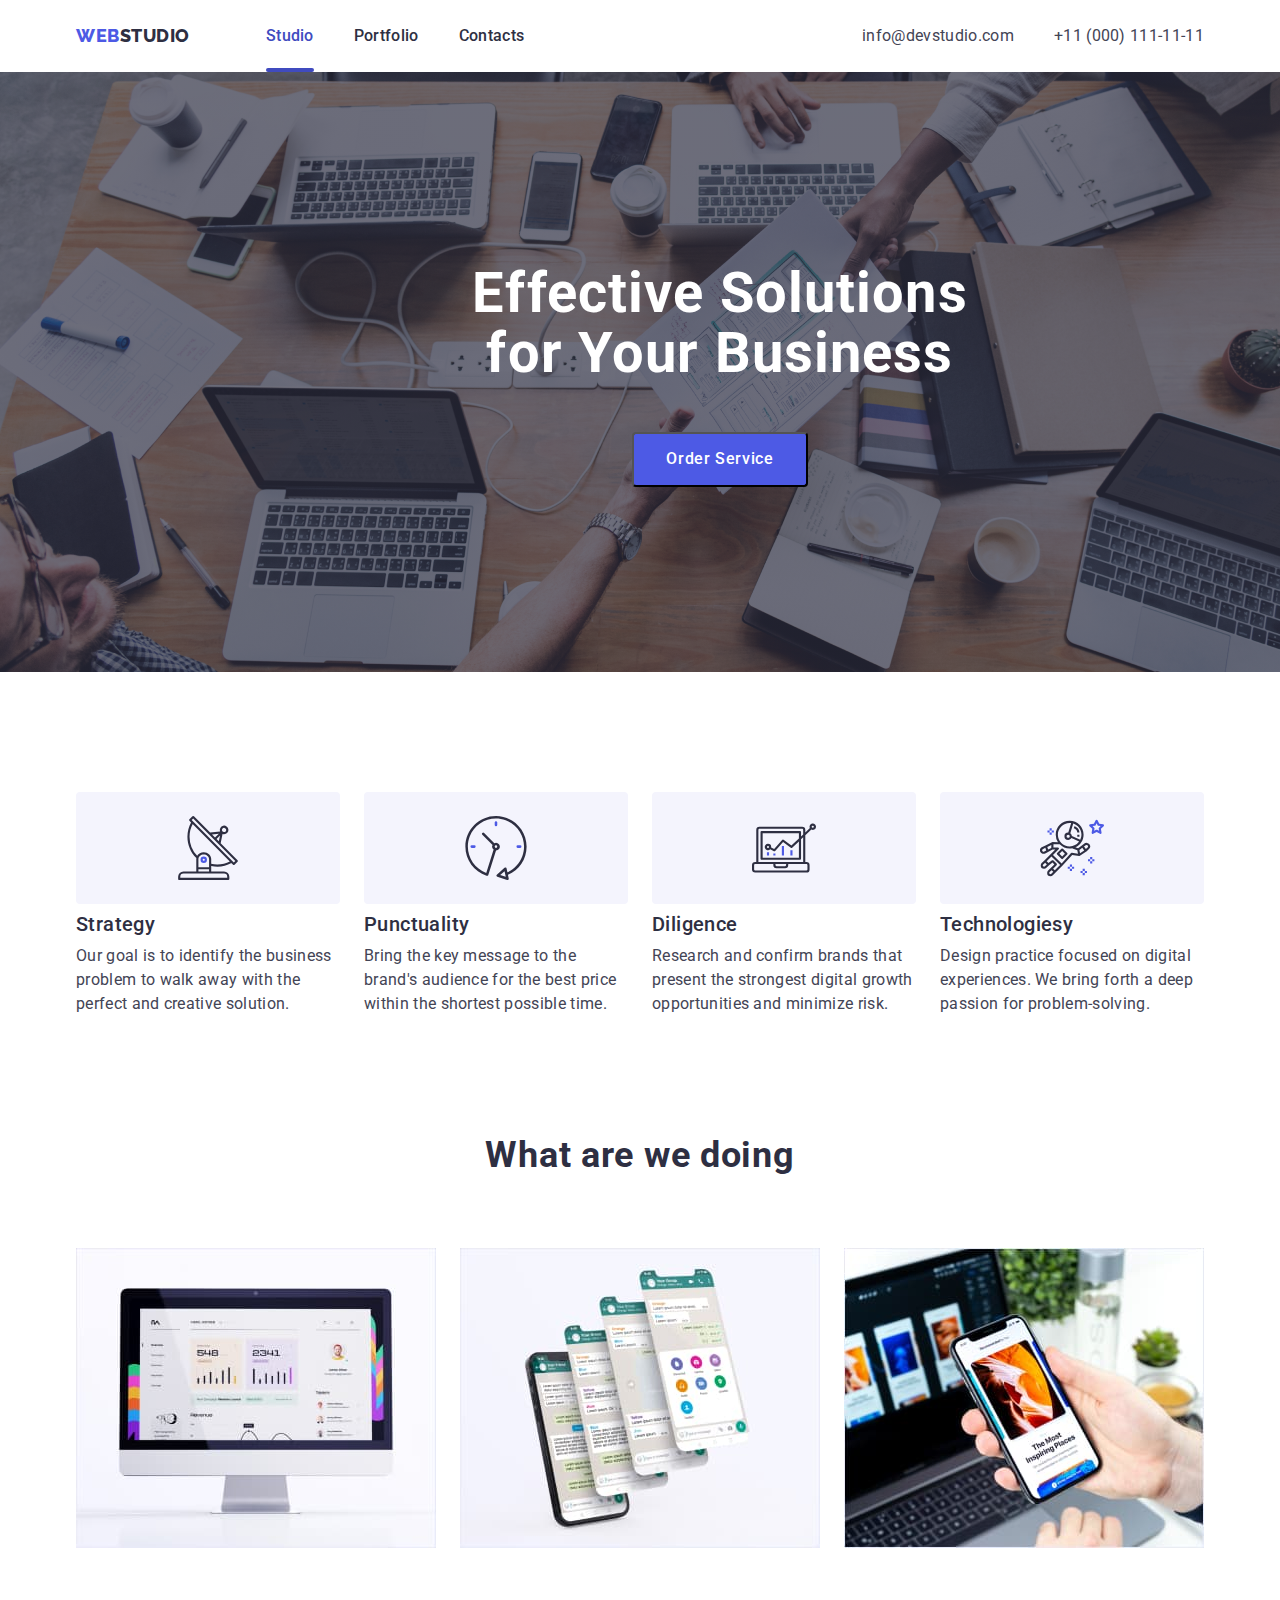
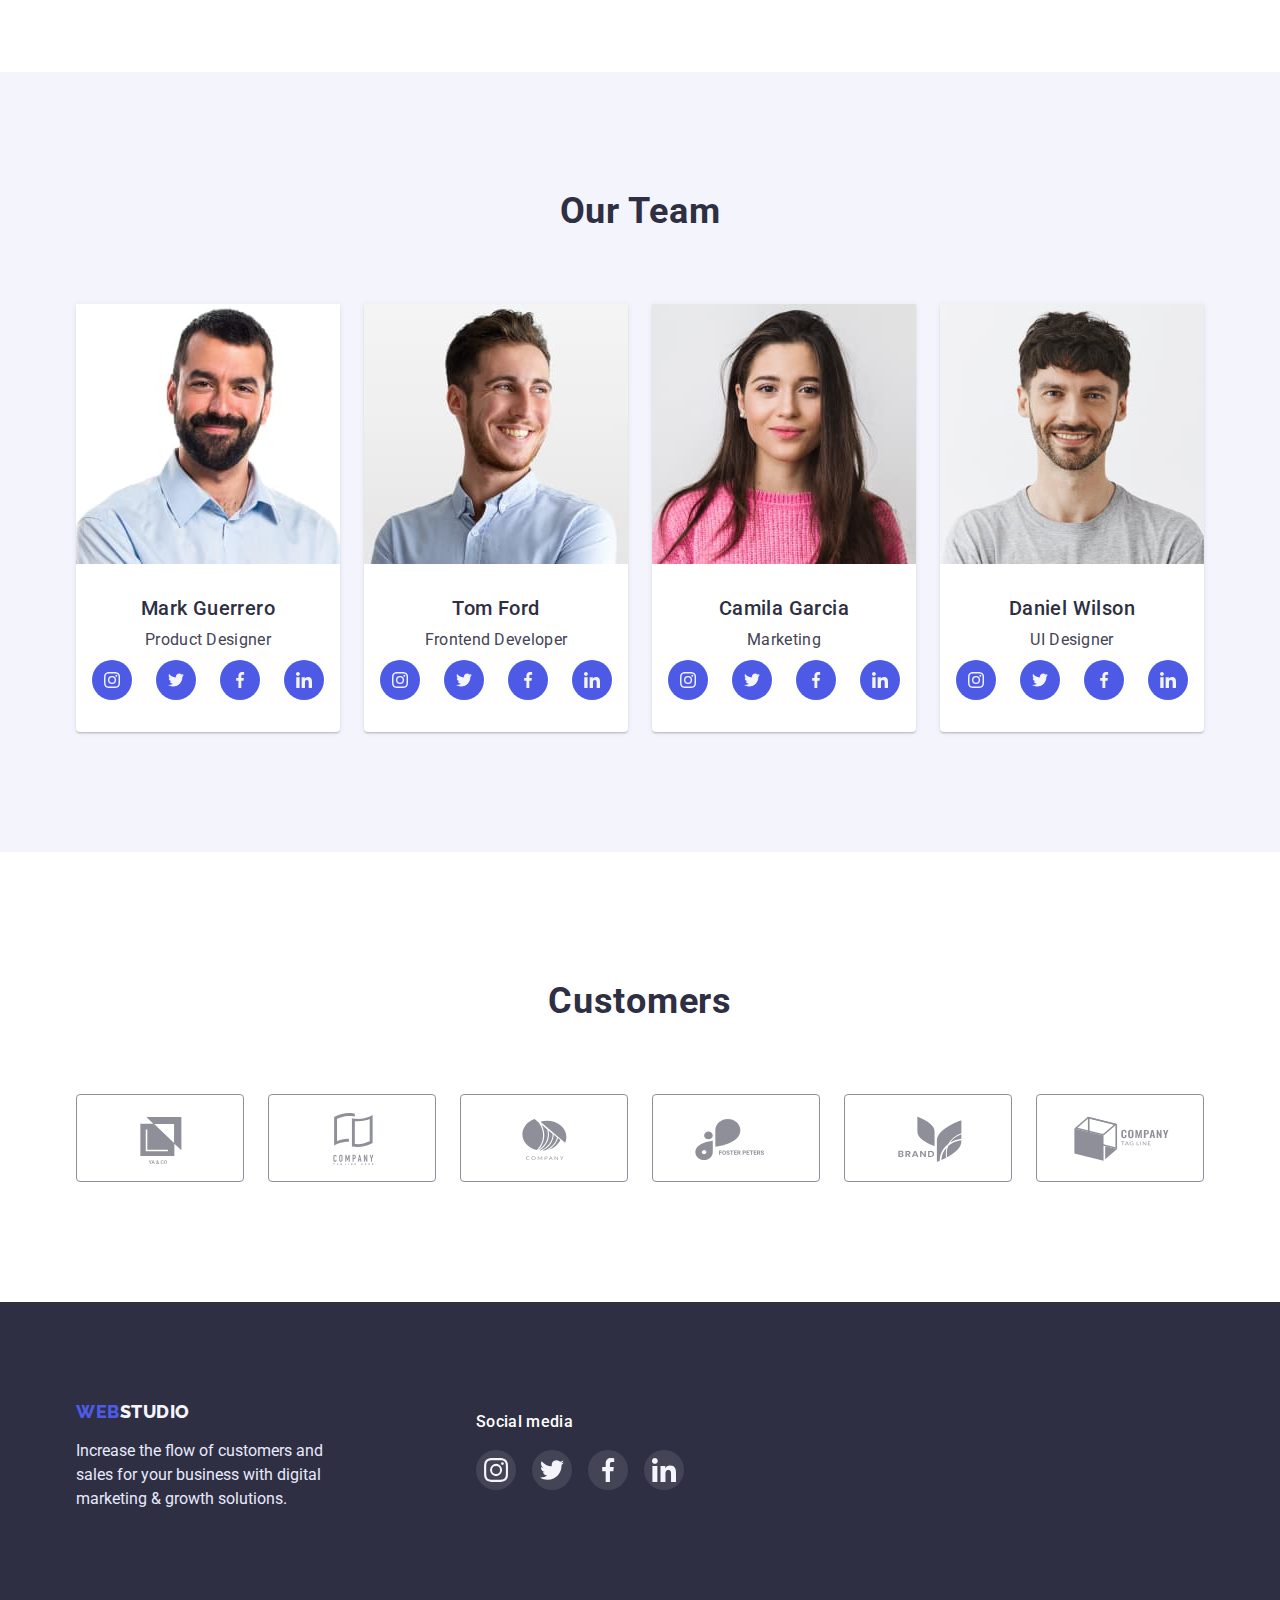
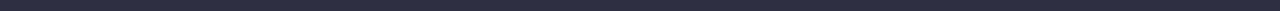
==== index.html @ 77f6a0e4 "add hw5" ====
<!DOCTYPE html>
<html lang="en">
<head>
    <meta charset="UTF-8">
    <meta http-equiv="X-UA-Compatible" content="IE=edge">
    <meta name="viewport" content="width=device-width, initial-scale=1.0">
    <link rel="preconnect" href="https://fonts.googleapis.com"><link rel="preconnect" href="https://fonts.gstatic.com" crossorigin>
    <link href="https://fonts.googleapis.com/css2?family=Raleway:wght@800&family=Roboto:wght@400;500;700&display=swap" rel="stylesheet">
    <link rel="stylesheet" href="./css/modern-normolize.css">
    <link rel="stylesheet" href="./css/styles.css">
    <title>Studio</title>
</head>
<body>
     
    <header class="page-header">
<div class="container header-container">
    <nav class="navigation">
    <a href="#" class="logo link"><span class="logo-web">web</span>studio</a>

    <ul class="navigation-list">
    <li><a href="#" class="navigation-link link current">Studio</a></li>
    <li><a href="./portfolio.html" class="navigation-link link">Portfolio</a></li>
    <li><a href="./contacts.html" class="navigation-link link">Contacts</a></li>
    </ul>
    </nav>
<div class="contact-wrap">
<ul class="auth-contact">
    <li><a href="mailto:info@devstudio.com" class="auth-contact link">info@devstudio.com</a></li>
    <li><a href="tel:+11(000)111-11-11" class="auth-contact link">+11 (000) 111-11-11</a></li>
</ul>
</div>
</div>
    </header>

    <main>
<section class="hero">
    <div class="container">
        <h1 class="hero-title">Effective Solutions<br>for Your Business</h1>
        <button type="button" class="hero-button" data-modal-open>Order Service</button>
    </div>    
    <div class="backdrop is-hidden" data-modal>
        <div class="modal">
            <button class="button-close" data-modal-close>
                <a class="close-link" href="#"><svg class="modal-close" width="8" height="8"><use href="./images/icon-close1.svg#icon-close-black-18dp1"></use></svg></a>
            </button>
        </div>
    </div>
</section>

<section class="features">
    <div class="container">
    <ul class="features-list">
        <li class="features-items">
            <div class="features-wrap">
              <svg class="features-icon" width="64" height="64"><use href="./images/icons.svg#icon-antenna"> </use></svg>  
            </div>
            <h3 class="features-title title-name">Strategy</h3>
            <p class="features-text text">Our goal is to identify the business problem to walk away with the perfect and creative solution. </p>
        </li>
        <li class="features-items">
            <div class="features-wrap"><svg class="features-icon" width="64" height="64"><use href="./images/icons.svg#icon-clock"> </use></svg></div>
            <h3 class="features-title title-name">Punctuality</h3>
            <p class="features-text text">Bring the key message to the brand's audience for the best price within the shortest possible time. </p>
        </li>
        <li class="features-items">
            <div class="features-wrap"><svg class="features-icon" width="64" height="64"><use href="./images/icons.svg#icon-diagram"> </use></svg></div>
            <h3 class="features-title title-name">Diligence</h3>
            <p class="features-text text">Research and confirm brands that present the strongest digital growth opportunities and minimize risk. </p>
        </li>
        <li class="features-items">
            <div class="features-wrap"><svg class="features-icon" width="64" height="64"><use href="./images/icons.svg#icon-astronaut"> </use></svg></div>
            <h3 class="features-title title-name">Technologiesy</h3>
            <p class="features-text text">Design practice focused on digital experiences. We bring forth a deep passion for problem-solving. </p>
        </li>
    </ul>
    </div>
</section>

<section class="works">
    <div class="container">
    <h2 class="works-title title">What are we doing</h2>
    <ul class="works-list">
        <li class="works-item"><img src="images/RectangleOne.jpg" width="360" height="300" alt="desktop version"></li>
        <li class="works-item"><img src="images/RectangleTwo.jpg" width="360" height="300" alt="mobile version"></li>
        <li class="works-item"><img src="images/RectangleThree.jpg" width="360" height="300" alt="adaptive version"></li>
    </ul>
    </div>
</section>  

<section class="team">
    <div class="container">
    <h2 class="team-title title">Our Team</h2>
    <ul class="team-list">
        <li class="team-item">
            <img class="team-photo" src="images/imgOne.jpg" width="264" height="" alt="Mark Guerrero">
            <div class="team-wrap">
            <h3 class="team-name title-name">Mark Guerrero</h3>
            <p class="team-text text">Product Designer</p>
           
            <div class="social">
                <ul class="social-list">
            <li class="social-item"><a href="#" class="social-link"><svg class="social-icon" width="16" height="16"><use href="./images/icons.svg#icon-instagram"></use></svg></a>
                </li>   
            <li class="social-item"><a href="#" class="social-link"><svg class="social-icon" width="16" height="16"><use href="./images/icons.svg#icon-twitter"></use></svg></a>
                </li> 
            <li class="social-item"><a href="#" class="social-link"><svg class="social-icon" width="16" height="16"><use href="./images/icons.svg#icon-facebook"></use></svg></a>
                </li> 
            <li class="social-item"><a href="#" class="social-link"><svg class="social-icon" width="16" height="16"><use href="./images/icons.svg#icon-linkedin"></use></svg></a>
                </li> 
            </ul>
         </div>
        </div>    
              
        </li>
        
        <li class="team-item">
        
            <img class="team-photo" src="images/imgTwo.jpg" width="264" height="" alt="Tom Ford">
            <div class="team-wrap">
                <h3 class="team-name title-name">Tom Ford</h3>
            <p class="team-text text">Frontend Developer</p>
        
        <div class="social">
            <ul class="social-list">
            <li class="social-item"><a href="#" class="social-link"><svg class="social-icon" width="16" height="16"><use href="./images/icons.svg#icon-instagram"></use></svg></a>
                </li>   
            <li class="social-item"><a href="#" class="social-link"><svg class="social-icon" width="16" height="16"><use href="./images/icons.svg#icon-twitter"></use></svg></a>
                </li> 
            <li class="social-item"><a href="#" class="social-link"><svg class="social-icon" width="16" height="16"><use href="./images/icons.svg#icon-facebook"></use></svg></a>
                </li> 
            <li class="social-item"><a href="#" class="social-link"><svg class="social-icon" width="16" height="16"><use href="./images/icons.svg#icon-linkedin"></use></svg></a>
                </li> 
        </ul>
    </div>
    </div>    
        </li>
        <li class="team-item">
        
            <img class="team-photo" src="images/imgThree.jpg" width="264" height="" alt="Camila Garcia">
            <div class="team-wrap">
                <h3 class="team-name title-name">Camila Garcia</h3>
            <p class="team-text text">Marketing</p>
            <div class="social">
                <ul class="social-list">
                <li class="social-item"><a href="#" class="social-link"><svg class="social-icon" width="16" height="16"><use href="./images/icons.svg#icon-instagram"></use></svg></a>
                    </li>   
                <li class="social-item"><a href="#" class="social-link"><svg class="social-icon" width="16" height="16"><use href="./images/icons.svg#icon-twitter"></use></svg></a>
                    </li> 
                <li class="social-item"><a href="#" class="social-link"><svg class="social-icon" width="16" height="16"><use href="./images/icons.svg#icon-facebook"></use></svg></a>
                    </li> 
                <li class="social-item"><a href="#" class="social-link"><svg class="social-icon" width="16" height="16"><use href="./images/icons.svg#icon-linkedin"></use></svg></a>
                    </li> 
            </ul>
        </div>
        </div>
        </li>
        <li class="team-item">
        
            <img class="team-photo" src="images/imgFour.jpg" width="264" height="" alt="Daniel Wilson">
            <div class="team-wrap">
                <h3 class="team-name title-name">Daniel Wilson</h3>
            <p class="team-text text">UI Designer</p>
            <div class="social">
                <ul class="social-list">
                <li class="social-item"><a href="#" class="social-link"><svg class="social-icon" width="16" height="16"><use href="./images/icons.svg#icon-instagram"></use></svg></a>
                    </li>   
                <li class="social-item"><a href="#" class="social-link"><svg class="social-icon" width="16" height="16"><use href="./images/icons.svg#icon-twitter"></use></svg></a>
                    </li> 
                <li class="social-item"><a href="#" class="social-link"><svg class="social-icon" width="16" height="16"><use href="./images/icons.svg#icon-facebook"></use></svg></a>
                    </li> 
                <li class="social-item"><a href="#" class="social-link"><svg class="social-icon" width="16" height="16"><use href="./images/icons.svg#icon-linkedin"></use></svg></a>
                    </li> 
            </ul>
        </div>
        </div>
        </li>
    </ul>
   
</section>
<section>
    <div class="container">
        <div class="customers-wrap">
        <h2 class="customers-title title">Customers</h2>
        <ul class="customers-list">
            <li class="customers-logo"><a href="#" class="customers-link"><svg class="customer-icon" width="104" height="56"><use href="./images/icons.svg#icon-Logo"></use></svg></a>
            </li>
            <li class="customers-logo"><a href="#" class="customers-link"><svg class="customer-icon" width="104" height="56"><use href="./images/icons.svg#icon-Logo2"></use></svg></a>
            </li>
            <li class="customers-logo"><a href="#" class="customers-link"><svg class="customer-icon" width="104" height="56"><use href="./images/icons.svg#icon-Logo3"></use></svg></a>
            </li>
            <li class="customers-logo"><a href="#" class="customers-link"><svg class="customer-icon" width="104" height="56"><use href="./images/icons.svg#icon-Logo4"></use></svg></a>
            </li>
            <li class="customers-logo"><a href="#" class="customers-link"><svg class="customer-icon" width="104" height="56"><use href="./images/icons.svg#icon-Logo5"></use></svg></a>
            </li>
            <li class="customers-logo"><a href="#" class="customers-link"><svg class="customer-icon" width="104" height="56"><use href="./images/icons.svg#icon-Logo6"></use></svg></a>
            </li>
            </ul>
        </div>
</div>
</section>

    </main>

<footer class="footer">
        <div class="container footer-box">
            <div class="logotype">
        <a href="#" class="footer-logo logo link"><span class="footer-web">WEB</span>STUDIO</a>
        <p class="footer-text">Increase the flow of customers and sales for your business with digital marketing & growth solutions.</p>
    </div>
    <div class="social">
        <h3 class="media">Social media</h3>
    <ul class="media-list">
        <li class="media-item"><a href="#" class="media-link"><svg class="footer-icon" width="24" height="24"><use href="./images/icons.svg#icon-instagram"></use></svg></a>
        </li>   
        <li class="media-item"><a href="#" class="media-link"><svg class="footer-icon" width="24" height="24"><use href="./images/icons.svg#icon-twitter"></use></svg></a>
        </li> 
        <li class="media-item"><a href="#" class="media-link"><svg class="footer-icon" width="24" height="24"><use href="./images/icons.svg#icon-facebook"></use></svg></a>
        </li> 
        <li class="media-item"><a href="#" class="media-link"><svg class="footer-icon" width="24" height="24"><use href="./images/icons.svg#icon-linkedin"></use></svg></a>
        </li> 
       </ul>
</div>
</div>
    
</footer>

<script src="./js/modal.js"></script>
</body>
</html>
---- css/modern-normolize.css ----
/**
 * Minified by jsDelivr using clean-css v4.2.3.
 * Original file: /npm/modern-normalize@1.1.0/modern-normalize.css
 *
 * Do NOT use SRI with dynamically generated files! More information: https://www.jsdelivr.com/using-sri-with-dynamic-files
 */
/*! modern-normalize v1.1.0 | MIT License | https://github.com/sindresorhus/modern-normalize */
*,::after,::before{box-sizing:border-box}html{-moz-tab-size:4;tab-size:4}html{line-height:1.15;-webkit-text-size-adjust:100%}body{margin:0}body{font-family:system-ui,-apple-system,'Segoe UI',Roboto,Helvetica,Arial,sans-serif,'Apple Color Emoji','Segoe UI Emoji'}hr{height:0;color:inherit}abbr[title]{text-decoration:underline dotted}b,strong{font-weight:bolder}code,kbd,pre,samp{font-family:ui-monospace,SFMono-Regular,Consolas,'Liberation Mono',Menlo,monospace;font-size:1em}small{font-size:80%}sub,sup{font-size:75%;line-height:0;position:relative;vertical-align:baseline}sub{bottom:-.25em}sup{top:-.5em}table{text-indent:0;border-color:inherit}button,input,optgroup,select,textarea{font-family:inherit;font-size:100%;line-height:1.15;margin:0}button,select{text-transform:none}[type=button],[type=reset],[type=submit],button{-webkit-appearance:button}::-moz-focus-inner{border-style:none;padding:0}:-moz-focusring{outline:1px dotted ButtonText}:-moz-ui-invalid{box-shadow:none}legend{padding:0}progress{vertical-align:baseline}::-webkit-inner-spin-button,::-webkit-outer-spin-button{height:auto}[type=search]{-webkit-appearance:textfield;outline-offset:-2px}::-webkit-search-decoration{-webkit-appearance:none}::-webkit-file-upload-button{-webkit-appearance:button;font:inherit}summary{display:list-item}
/*# sourceMappingURL=/sm/b8ae781793ee4eb86edef3f2a2ac43a5575d063ed8cd287d7553f9f1b2776616.map */
  
  /**
   * Remove the gray background on active links in IE 10.
   */
  
  a {
    background-color: transparent;
  }
  
  /**
   * 1. Remove the bottom border in Chrome 57-
   * 2. Add the correct text decoration in Chrome, Edge, IE, Opera, and Safari.
   */
  
  abbr[title] {
    border-bottom: none; /* 1 */
    text-decoration: underline; /* 2 */
    text-decoration: underline dotted; /* 2 */
  }
  
  /**
   * Add the correct font weight in Chrome, Edge, and Safari.
   */
  
  b,
  strong {
    font-weight: bolder;
  }
  
  /**
   * 1. Correct the inheritance and scaling of font size in all browsers.
   * 2. Correct the odd `em` font sizing in all browsers.
   */
  
  code,
  kbd,
  samp {
    font-family: monospace, monospace; /* 1 */
    font-size: 1em; /* 2 */
  }
  
  /**
   * Add the correct font size in all browsers.
   */
  
  small {
    font-size: 80%;
  }
  
  /**
   * Prevent `sub` and `sup` elements from affecting the line height in
   * all browsers.
   */
  
  sub,
  sup {
    font-size: 75%;
    line-height: 0;
    position: relative;
    vertical-align: baseline;
  }
  
  sub {
    bottom: -0.25em;
  }
  
  sup {
    top: -0.5em;
  }
  
  /* Embedded content
     ========================================================================== */
  
  /**
   * Remove the border on images inside links in IE 10.
   */
  
  img {
    border-style: none;
  }
  
  /* Forms
     ========================================================================== */
  
  /**
   * 1. Change the font styles in all browsers.
   * 2. Remove the margin in Firefox and Safari.
   */
  
  button,
  input,
  optgroup,
  select,
  textarea {
    font-family: inherit; /* 1 */
    font-size: 100%; /* 1 */
    line-height: 1.15; /* 1 */
    margin: 0; /* 2 */
  }
  
  /**
   * Show the overflow in IE.
   * 1. Show the overflow in Edge.
   */
  
  button,
  input { /* 1 */
    overflow: visible;
  }
  
  /**
   * Remove the inheritance of text transform in Edge, Firefox, and IE.
   * 1. Remove the inheritance of text transform in Firefox.
   */
  
  button,
  select { /* 1 */
    text-transform: none;
  }
  
  /**
   * Correct the inability to style clickable types in iOS and Safari.
   */
  
  button,
  [type="button"],
  [type="reset"],
  [type="submit"] {
    -webkit-appearance: button;
  }
  
  /**
   * Remove the inner border and padding in Firefox.
   */
  
  button::-moz-focus-inner,
  [type="button"]::-moz-focus-inner,
  [type="reset"]::-moz-focus-inner,
  [type="submit"]::-moz-focus-inner {
    border-style: none;
    padding: 0;
  }
  
  /**
   * Restore the focus styles unset by the previous rule.
   */
  
  button:-moz-focusring,
  [type="button"]:-moz-focusring,
  [type="reset"]:-moz-focusring,
  [type="submit"]:-moz-focusring {
    outline: 1px dotted ButtonText;
  }
  
  /**
   * Correct the padding in Firefox.
   */
  
  fieldset {
    padding: 0.35em 0.75em 0.625em;
  }
  
  /**
   * 1. Correct the text wrapping in Edge and IE.
   * 2. Correct the color inheritance from `fieldset` elements in IE.
   * 3. Remove the padding so developers are not caught out when they zero out
   *    `fieldset` elements in all browsers.
   */
  
  legend {
    box-sizing: border-box; /* 1 */
    color: inherit; /* 2 */
    display: table; /* 1 */
    max-width: 100%; /* 1 */
    padding: 0; /* 3 */
    white-space: normal; /* 1 */
  }
  
  /**
   * Add the correct vertical alignment in Chrome, Firefox, and Opera.
   */
  
  progress {
    vertical-align: baseline;
  }
  
  /**
   * Remove the default vertical scrollbar in IE 10+.
   */
  
  textarea {
    overflow: auto;
  }
  
  /**
   * 1. Add the correct box sizing in IE 10.
   * 2. Remove the padding in IE 10.
   */
  
  [type="checkbox"],
  [type="radio"] {
    box-sizing: border-box; /* 1 */
    padding: 0; /* 2 */
  }
  
  /**
   * Correct the cursor style of increment and decrement buttons in Chrome.
   */
  
  [type="number"]::-webkit-inner-spin-button,
  [type="number"]::-webkit-outer-spin-button {
    height: auto;
  }
  
  /**
   * 1. Correct the odd appearance in Chrome and Safari.
   * 2. Correct the outline style in Safari.
   */
  
  [type="search"] {
    -webkit-appearance: textfield; /* 1 */
    outline-offset: -2px; /* 2 */
  }
  
  /**
   * Remove the inner padding in Chrome and Safari on macOS.
   */
  
  [type="search"]::-webkit-search-decoration {
    -webkit-appearance: none;
  }
  
  /**
   * 1. Correct the inability to style clickable types in iOS and Safari.
   * 2. Change font properties to `inherit` in Safari.
   */
  
  ::-webkit-file-upload-button {
    -webkit-appearance: button; /* 1 */
    font: inherit; /* 2 */
  }
  
  /* Interactive
     ========================================================================== */
  
  /*
   * Add the correct display in Edge, IE 10+, and Firefox.
   */
  
  details {
    display: block;
  }
  
  /*
   * Add the correct display in all browsers.
   */
  
  summary {
    display: list-item;
  }
  
  /* Misc
     ========================================================================== */
  
  /**
   * Add the correct display in IE 10+.
   */
  
  template {
    display: none;
  }
  
  /**
   * Add the correct display in IE 10.
   */
  
  [hidden] {
    display: none;
  }
---- css/styles.css ----
:root {
    --primary-title-color: #2E2F42;
    --second-title-color: #FFFFFF;
    --accent-color: #4D5AE5;
    --primary-background-color: #F4F4FD;
    --primary-btn-color: #E7E9FC;
    --ocean-color: #404BBF;
}

body {
    font-family: 'Roboto', sans-serif;
    font-style: normal;
    color: #434455;
    }

.visually-hidden {
    position: absolute;
    width: 1px;
    height: 1px;
    margin: -1px;
    border: 0;
    padding: 0;
    
    white-space: nowrap;
    clip-path: inset(100%);
    clip: rect(0 0 0 0);
    overflow: hidden;
    outline: 0;
    outline-offset: 0;
  }
ul {
    list-style: none;
    padding: 0;
    margin: 0;
}
h1, h2, h3 {
    padding: 0;
    margin: 0;
}
p {
    padding: 0;
    margin: 0;
}

.link {
    text-decoration: none;
}
.container {
    width: 1158px;
    padding-left: 15px;
    padding-right: 15px;
    margin: 0 auto;
    /* outline: 1px solid tomato; */
}

/*--HEADER--*/
.page-header {
box-shadow: 0px 2px 1px rgba(46, 47, 66, 0.08), 0px 1px 1px rgba(46, 47, 66, 0.16), 0px 1px 6px rgba(46, 47, 66, 0.08);
}
.logo, .logo-web,  .footer-web {
    display: flex;
    align-items: center;
    
    font-family: 'Raleway', sans-serif;
    font-weight: 800;
    font-size: 18px;
    line-height: 1.33;
    letter-spacing: 0.03em;
    text-transform: uppercase;
    }
     
 .logo {
    color: #2E2F42;
    margin-right: 76px;
 }
 
 .logo-web, .footer-web{
    color: var(--accent-color)
 }

 /*--NAVIGATION--*/
 .navigation {
    display: flex;
    align-items: center;
    margin-right: auto;
   }
.navigation-list {
display: flex;
gap: 40px;
}

.navigation-link {
position: relative;
display: block;
padding-top: 24px;
padding-bottom: 24px;

color: var(--primary-title-color);
font-weight: 500;
font-size: 16px;
line-height: 1.5;
letter-spacing: 0.02em;
}

.navigation-link:hover, .auth-contact:hover,
.navigation-link:focus, .auth-contact:focus {
color: var(--ocean-color);
transition: 250ms cubic-bezier(0.4, 0, 0.2, 1);
}
.navigation-link.current {
color: var(--ocean-color);
}
.navigation-link.current::after {
position: absolute;
left: 0;
bottom: 0;
content: "";
display: block;

background: var(--ocean-color);
border-radius: 2px;
width: 100%;
height: 4px;
}

.header-container {
    display: flex;
    align-items: center;
}

/*--AUTORIZATION--*/

.auth-contact {
display: flex;
gap: 40px;

color: #434455;

font-size: 16px;
line-height: 1.5;
letter-spacing: 0.02em;
}

.contact-wrap {
    display: flex;
}

/* --MAIN-- */

.hero {
background: #2E2F42;

padding-top: 192px;
padding-bottom: 192px;
text-align: center;


background-image: linear-gradient(rgba(46, 47, 66, 0.7), rgba(46, 47, 66, 0.7)),
url(../images/people-office.jpg);
width: 1440px;
height: 600px;
margin-right: auto;
margin-left: auto;
background-size: cover;
background-position: center;
background-repeat: no-repeat;
}

.hero-title {
color: var(--second-title-color);

font-weight: 700;
font-size: 56px;
line-height: 1.07;
text-align: center;
letter-spacing: 0.02em;
}
.backdrop {
    position: fixed;
    top: 0;
    left: 0;
    width: 100%;
    height: 100%;
    background: rgba(46, 47, 66, 0.4);
    transition: opacity 300ms linear, visibility 300ms linear;
}

.backdrop.is-hidden {
    visibility: hidden;
    opacity: 0;
    pointer-events: none;
}

.modal {
position: absolute;
top: 50%;
left: 50%;
transform: translate(-50%, -50%) scale(1) rotate(0);

transition: 250ms cubic-bezier(0.4, 0, 0.2, 1);

width: 408px;
min-height: 576px;

background: #FCFCFC;
box-shadow: 0px 1px 1px rgba(0, 0, 0, 0.14), 0px 1px 3px rgba(0, 0, 0, 0.12), 0px 2px 1px rgba(0, 0, 0, 0.2);
border-radius: 4px;
}
.backdrop.is-hidden .modal {
    transform: translate(-50%, -50%) scale(0) rotate(130deg);
   }

.button-close {
position: absolute;
top: 32px;
right: 25px;
  
  display: block;
  width: 24px;
  height: 24px;
  padding: 0;
  border: 0;
  border-radius: 50%;
}

.close-link {
    display: flex;
    justify-content: center;
    align-items: center;
    
    background-color: var(--primary-btn-color); 
    
    width: 24px;
    height: 24px; 
    border-radius: 50%; 
    transition: 250ms cubic-bezier(0.4, 0, 0.2, 1);
    }
    
    .close-link:hover,
    .close-link:focus {
    fill: #FFFFFF;   
    background: var(--ocean-color);

    }
       
.hero-button {
font-family: inherit;
font-weight: 500;
font-size: 16px;
line-height: 1.18;

letter-spacing: 0.04em;color: #FFFFFF;
background: var(--accent-color);

padding: 16px 32px;
margin-top: 48px;
border-radius: 4px;
cursor: pointer;
transition: 250ms cubic-bezier(0.4, 0, 0.2, 1);
}

.hero-button:hover, 
.hero-button:focus {
background: var(--ocean-color);
box-shadow: 0px 4px 4px rgba(0, 0, 0, 0.15);
}

/* --FEATURES-- */

.features {
padding-top: 120px;
padding-bottom: 120px;
}
.features-list {
display: flex;
gap : 24px;
}
.features-wrap {
display: flex;
justify-content: center;
align-items: center;

width: 264px;
height: 112px;
background: #F4F4FD;
border-radius: 4px;
margin-bottom: 8px;
}

.features-items {
width: calc((100% - 72px) / 4);   
}

.features-text {
margin-top: 8px;
}

.title-name {
color: var(--primary-title-color);

font-weight: 500;
font-size: 20px;
line-height: 1.2;
letter-spacing: 0.02em;
}

.text {
font-size: 16px;
line-height: 1.5;
letter-spacing: 0.02em;
}
    
.title {
color: var(--primary-title-color);

font-weight: 700;
font-size: 36px;
line-height: 1.11;
letter-spacing: 0.02em;
text-align: center;
}

.works-list  {
display: flex;
column-gap : 24px;
padding-top: 72px;
padding-bottom: 120px;
}

.works-item {
background-blend-mode: soft-light, normal;
width: calc((100% - 48px) / 3);
}

.team {
background-color: var(--primary-background-color);

padding-top: 120px;
padding-bottom: 120px;
}

.team-list {
display: flex;
column-gap : 24px;
padding-top: 72px;
}

.team-item {
background: #FFFFFF;
box-shadow: 0px 1px 6px rgba(46, 47, 66, 0.08), 0px 1px 1px rgba(46, 47, 66, 0.16), 0px 2px 1px rgba(46, 47, 66, 0.08);
border-radius: 0px 0px 4px 4px;
width: calc((100% - 72px) / 4);
}

.social {
display: flex;

margin-top: 8px;
padding-left: 16px;
}
.social-list {
display: flex;
gap: 24px;
}

.social-link {
display: flex;
justify-content: center;
align-items: center;

background-color: var(--accent-color); 

width: 40px;
height: 40px; 
border-radius: 50%; 
transition: 250ms cubic-bezier(0.4, 0, 0.2, 1);
}

.social-link:hover,
.social-link:focus {
    background: var(--ocean-color);
   }
.team-wrap {
    padding: 32px 0px;
    text-align: center;
   }

.team-photo {
    display: block;
}

.team-text {
margin-top: 8px; 
}

.customers-wrap {
display: block;
padding-top: 130px;
padding-bottom: 120px;
}

.customers-title {
text-transform: capitalize;
}

.customers-list {
display: flex;
gap: 24px; 
margin-top: 72px;
}

.customers-link {
display: flex;
justify-content: center;
align-items: center;

fill: #8E8F99;
width: 168px;
height: 88px;
border: 1px solid #8E8F99;
border-radius: 4px;
transition: 250ms cubic-bezier(0.4, 0, 0.2, 1);
}

.customers-link:hover,
.customers-link:focus {
fill: var(--ocean-color);
border-color: var(--ocean-color);

    }

/* --PORTFOLIO BUTTONS-- */
.portfolio-page {
    padding-top: 96px;
    padding-bottom: 120px;
}

.buttons-list {
    display: flex;
    flex-direction: row;
    justify-content: center;
    align-items: center;
    gap: 24px;
}

.buttons-filter:hover, 
.buttons-filter:focus {
background: var(--accent-color);
color: #FFFFFF;
box-shadow: 0px 3px 1px rgba(0, 0, 0, 0.1), 0px 2px 1px rgba(0, 0, 0, 0.08), 0px 2px 2px rgba(0, 0, 0, 0.12);

}

.buttons-filter {
background: var(--primary-btn-color);
color: var(--accent-color);

font-family: inherit;
font-weight: 500;
font-size: 16px;
line-height: 1.5;

border: 1px solid #E7E9FC;
padding: 12px 24px;
border-radius: 4px;
cursor: pointer;
transition: 250ms cubic-bezier(0.4, 0, 0.2, 1);
}

/* --PORTFOLIO WORKS */

.portfolio-list {
display: flex;
flex-wrap: wrap; 
row-gap: 42px;
column-gap : 24px;
padding-top: 72px;
}
.portfolio-overlay {
 position: relative; 
 overflow: hidden;
 }
.overlay {
position: absolute;
top: 0;
width: 100%;
height: 100%;

font-size: 16px;
line-height: 1.5;
letter-spacing: 0.02em;
color: #F4F4FD;
padding-top: 40px;
padding-left: 32px;
padding-bottom: 40px;
padding-right: 32px;
overflow: auto;

background: #4D5AE5;
background-blend-mode: soft-light;
mix-blend-mode: normal;
transform: translateY(100%);
transition: 250ms cubic-bezier(0.4, 0, 0.2, 1);
}
.portfolio-item:hover .overlay,
.portfolio-item:focus .overlay {
transform: translate(0);
}

.portfolio-item:hover,
.portfolio-item:focus {
box-shadow: 0px 1px 6px rgba(46, 47, 66, 0.08), 0px 1px 1px rgba(46, 47, 66, 0.16), 0px 2px 1px rgba(46, 47, 66, 0.08);
}

.portfolio-wrap {
background: #FFFFFF;
border: 1px solid #E7E9FC;
padding: 32px 16px;
}

.portfolio-item {
width: calc((100% - 48px) / 3);  
transition: 250ms cubic-bezier(0.4, 0, 0.2, 1);
}
.portfolio-picture {
display: block;
}
.portfolio-action {
margin-top: 8px;
}



/* --FOOTER-- */
.footer {
    background: #2E2F42;
    padding-top: 100px;
    padding-bottom: 100px;
}
    .footer-web {
       line-height: 1.16;
    }
    .footer-logo {
    line-height: 1.16;
    color: #F4F4FD;
    }
    .footer-text {
    color: #E7E9FC;
    margin-top: 16px;
    line-height: 1.5;
    width: 264px;
    height: 72px;
}
.footer-box {
    display: flex;
    justify-content: start;
    gap: 120px;
}
    
.social {
display: flex;
flex-direction: column;
}

.media {
font-weight: 500;
font-size: 16px;
line-height: 1.5;
letter-spacing: 0.02em;
color: #FFFFFF;
margin-bottom: 16px;
    }
.media-list {
display: flex;
gap: 16px;
  }

 .media-link {
display: flex;
justify-content: center;
align-items: center;

background: rgba(255, 255, 255, 0.1);
width: 40px;
height: 40px;
border-radius: 50%;
transition: 250ms cubic-bezier(0.4, 0, 0.2, 1);
    }
   
    .media-link:hover,
    .media-link:focus {
        background: #31D0AA;
        
    }
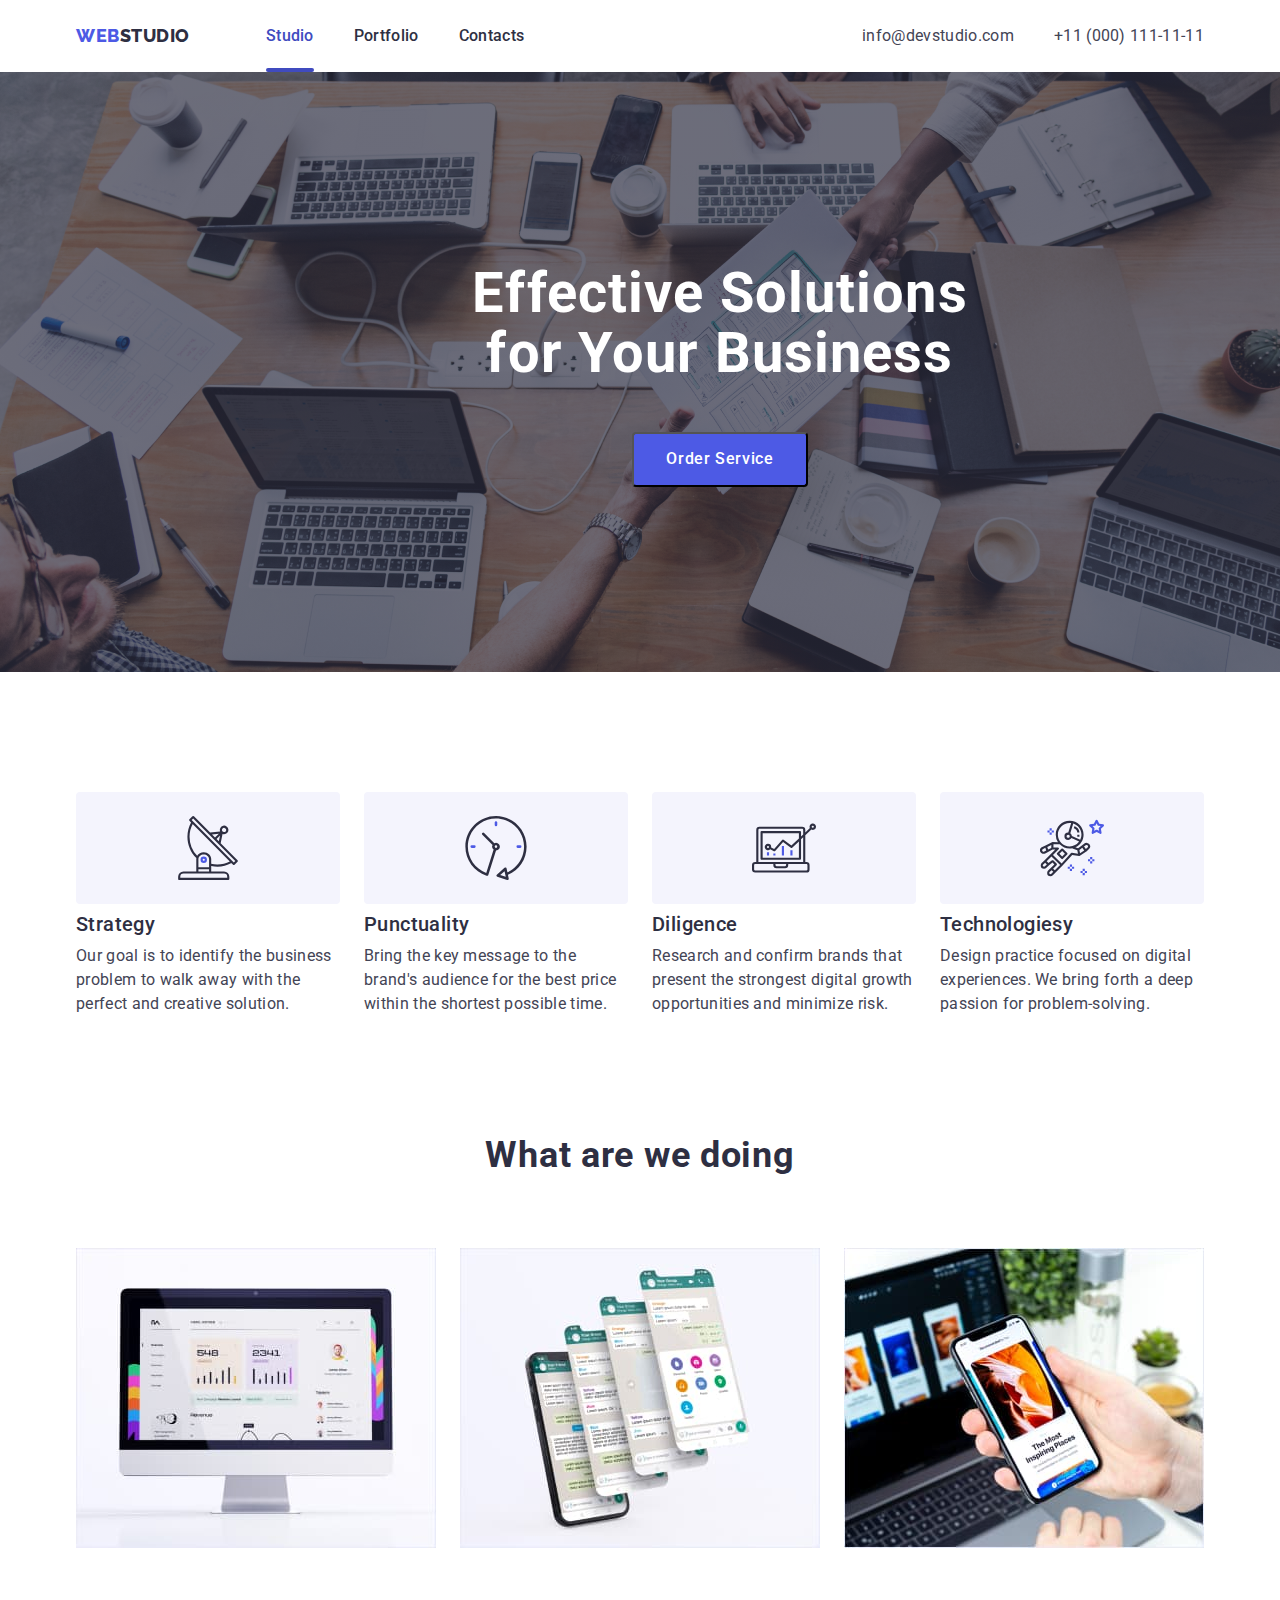
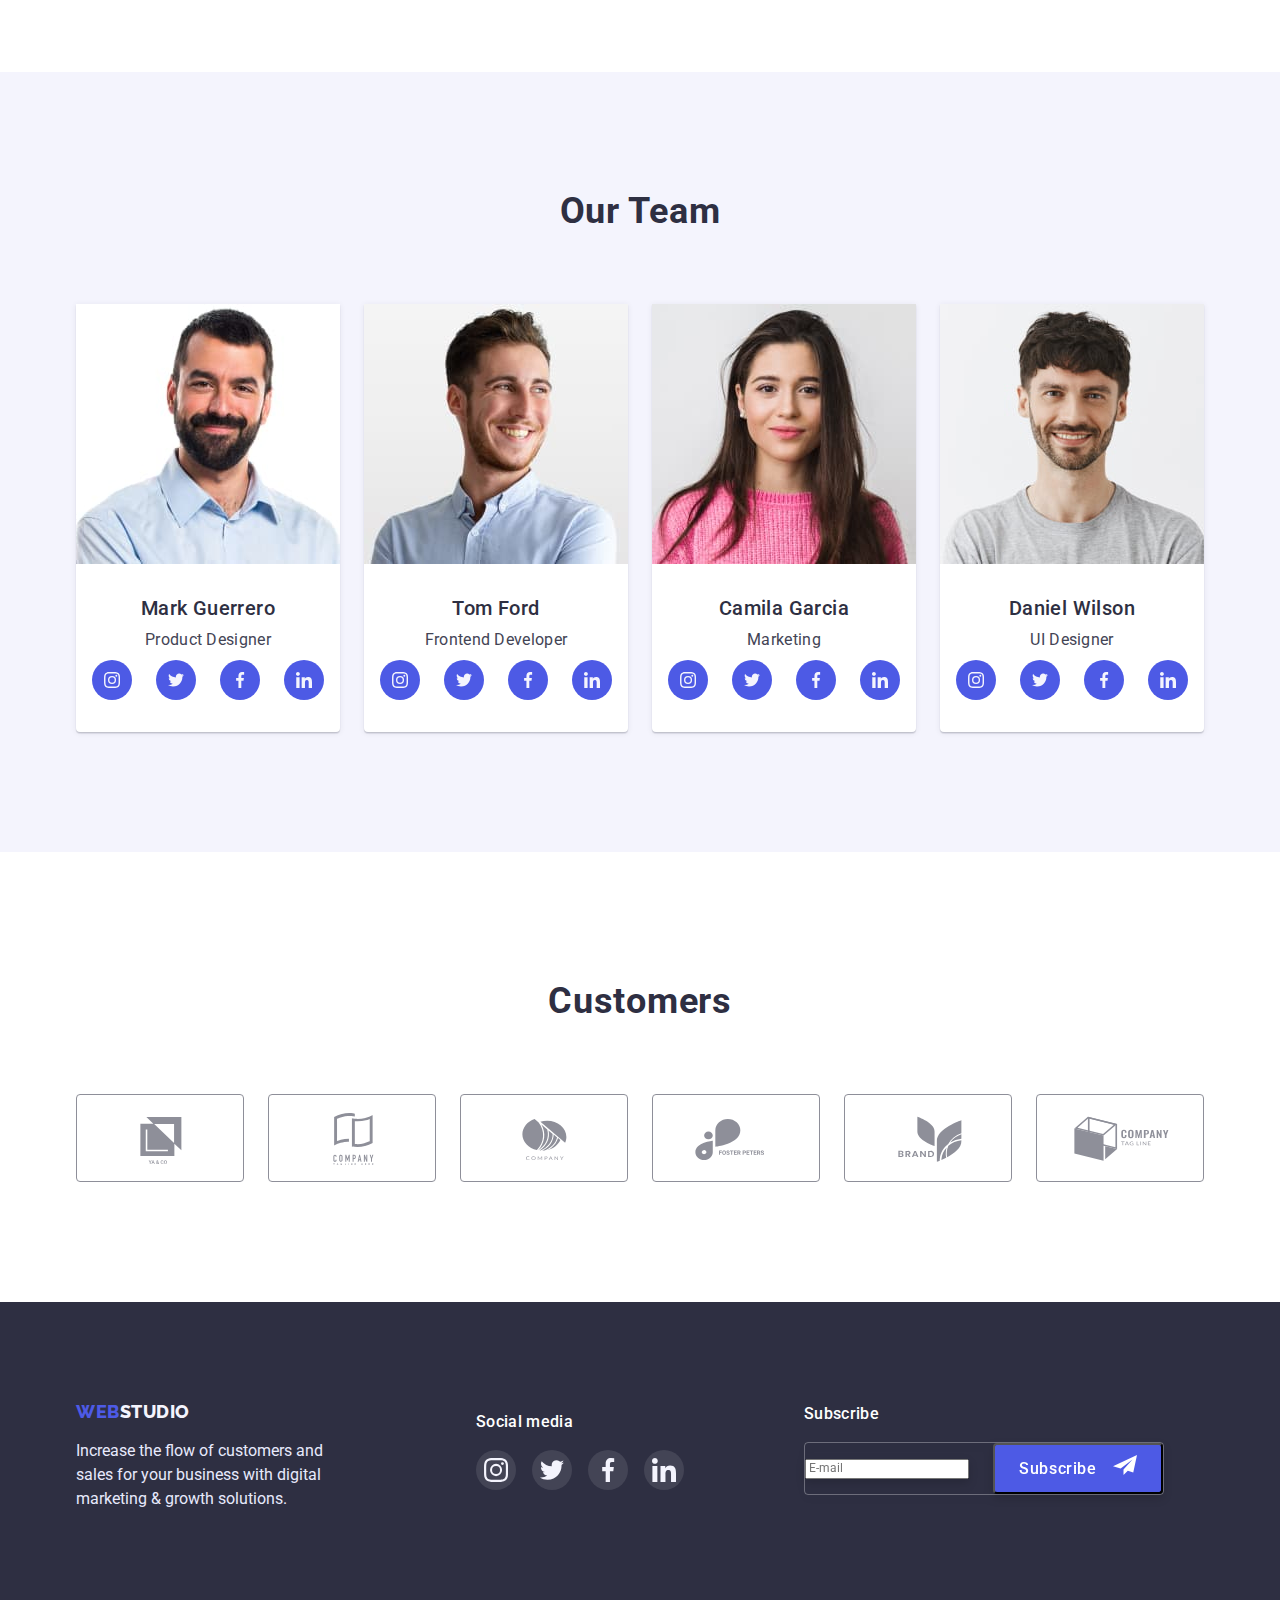
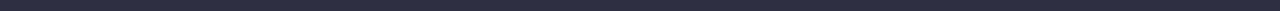
==== commit e94309ad: "add html" ====
--- a/index.html
+++ b/index.html
@@ -43,6 +43,28 @@
             <button class="button-close" data-modal-close>
                 <a class="close-link" href="#"><svg class="modal-close" width="8" height="8"><use href="./images/icon-close1.svg#icon-close-black-18dp1"></use></svg></a>
             </button>
+            <div>
+                <p>Leave your contacts and we will call you back</p>
+                <label for="person">Name</label>
+                <input type="text" name="" id="person">
+                <a href="#" class=""><svg class="Subscribe-icon" width="12" height="12"><use href="./images/icons.svg#icon-person-black-18dp-1"></use></svg></a>
+                <label for="tel">Phone</label>
+                <input type="tel" name="" id="tel">
+                <a href="#" class=""><svg class="Subscribe-icon" width="13" height="13"><use href="./images/icons.svg#icon-phone-black-18dp-1"></use></svg></a>
+                <label for="post">Email</label>
+                <input type="email" name="" id="post">
+                <a href="#" class=""><svg class="Subscribe-icon" width="15" height="12"><use href="./images/icons.svg#icon-email-black-18dp-1"></use></svg></a>
+                <label for="comment">Comment</label>
+                <input type="textarea" name="" id="comment" placeholder="Text input">
+<div>
+                <label for="check"></label>
+                <a href="#" class=""><svg class="Subscribe-icon" width="10" height="8"><use href="./images/icons.svg#icon-Vector"></use></svg></a>
+<input type="checkbox" name="" id="check">
+<p>I accept the terms and conditions of the Privacy Policy</p>
+</div>
+                <button type="submit">Send</button>
+
+            </div>
         </div>
     </div>
 </section>
@@ -220,6 +242,15 @@
         </li> 
        </ul>
 </div>
+<div class="subscribe">
+<p class="subscribe-text">Subscribe</p>
+<form class="footer-input">
+    <input type="email" placeholder="E-mail">
+<button type="submit" class="subscribe-button">Subscribe
+<a href="#" class=""><svg class="Subscribe-icon" width="24" height="20"><use href="./images/icons.svg#icon-Frame-3"></use></svg></a>
+</button>
+</form>
+</div>
 </div>
     
 </footer>
--- a/css/styles.css
+++ b/css/styles.css
@@ -590,17 +590,68 @@
     .media-link:hover,
     .media-link:focus {
         background: #31D0AA;
+    }
+
+    .subscribe {
+    }
+    .subscribe-text {
+font-style: normal;
+font-weight: 500;
+font-size: 16px;
+line-height: 1.5;
+letter-spacing: 0.02em;
+
+color: #FFFFFF;
+margin-bottom: 16px;
+    }
+    .footer-input {
+        box-sizing: border-box;
         
-    }
-
-
-
-
-
-
-
-
-
-
-
-
+        border: 1px solid rgba(255, 255, 255, 0.3);
+filter: drop-shadow(0px 4px 4px rgba(0, 0, 0, 0.15));
+border-radius: 4px;
+font-size: 12px;
+line-height: 2.0;
+
+display: flex;
+align-items: center;
+letter-spacing: 0.04em;
+gap: 24px;
+
+color: rgba(255, 255, 255, 0.6);
+    }
+    .subscribe-button {
+       display: flex;
+        flex-direction: row;
+        justify-content: center;
+        align-items: center;
+        padding: 8px 24px;
+        gap: 16px;
+        font-weight: 500;
+font-size: 16px;
+line-height: 24px;
+font-weight: 500;
+font-size: 16px;
+line-height: 1.5;
+letter-spacing: 0.04em;
+color: #FFFFFF;
+        background: #4D5AE5;
+border-radius: 4px;
+    }
+    .Subscribe-icon {
+width: 24px;
+height: 24px;
+padding: ;
+    }
+
+
+
+
+
+
+
+
+
+
+
+
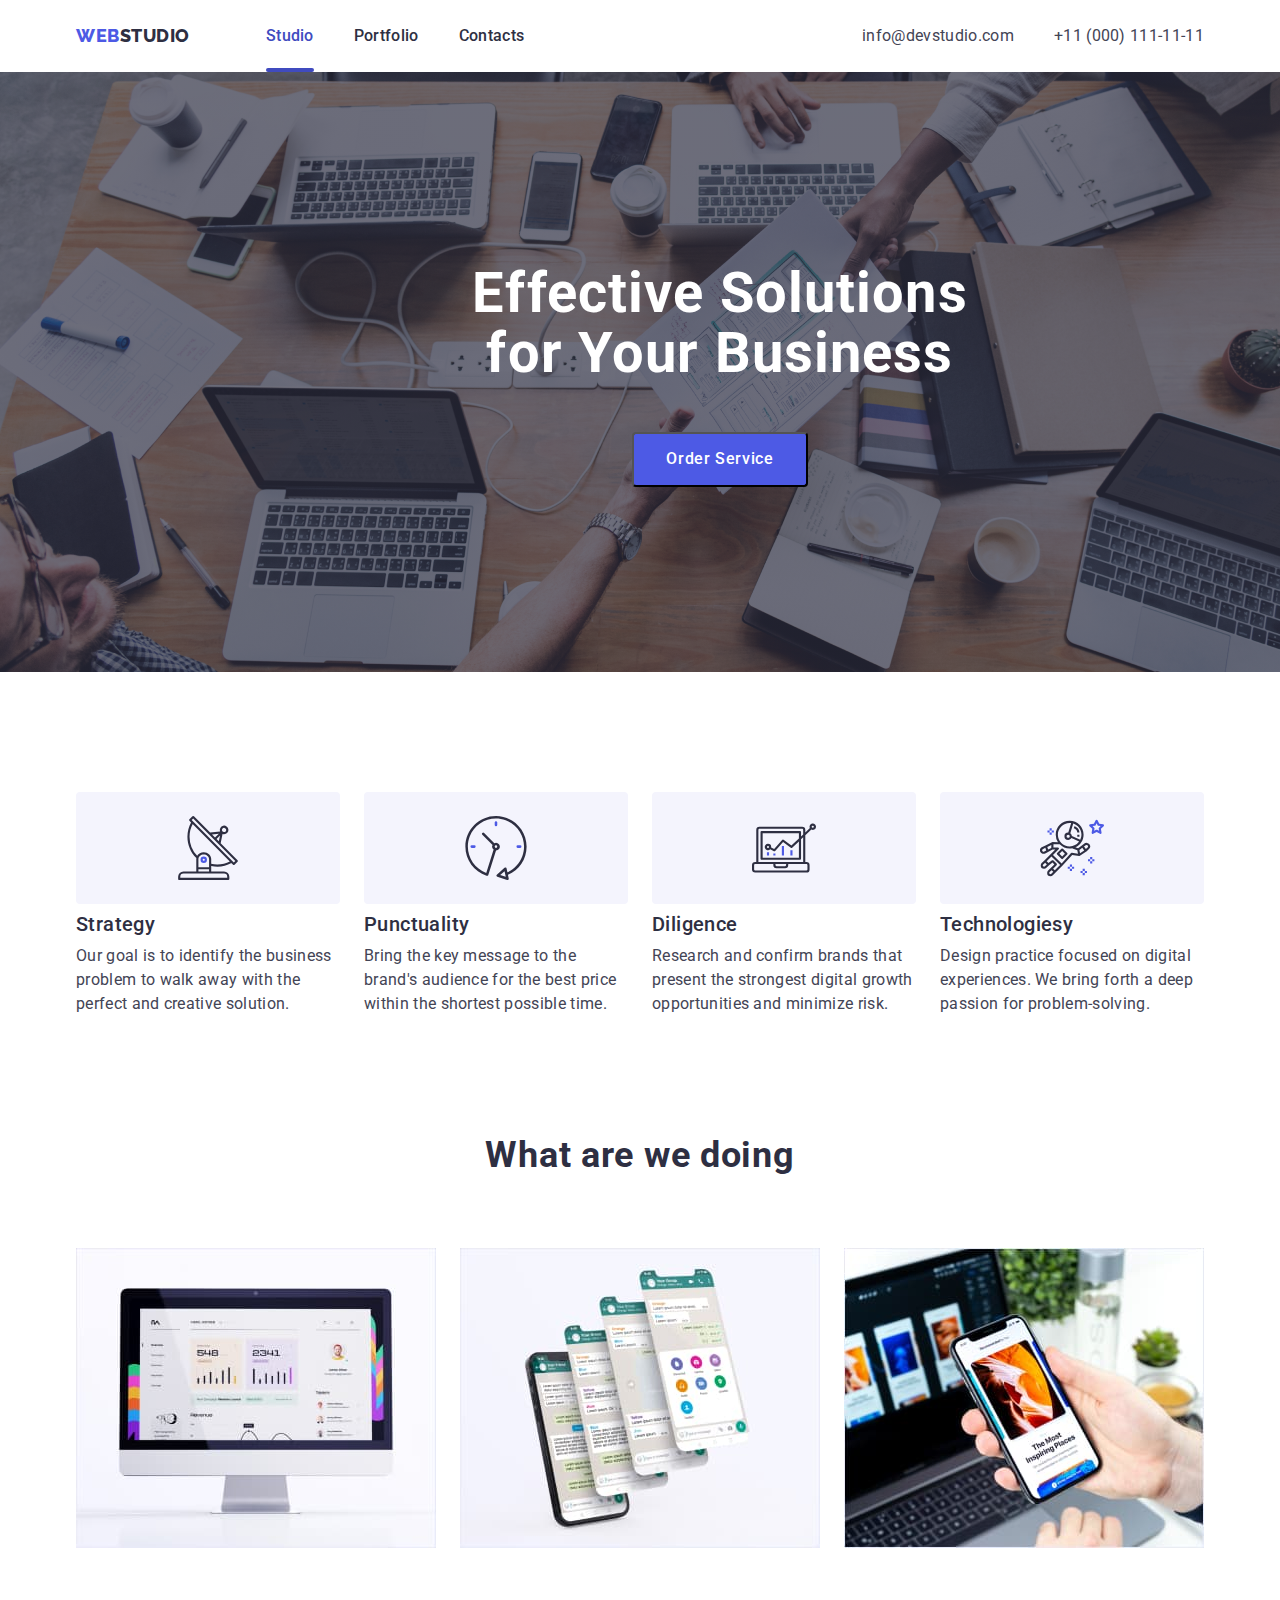
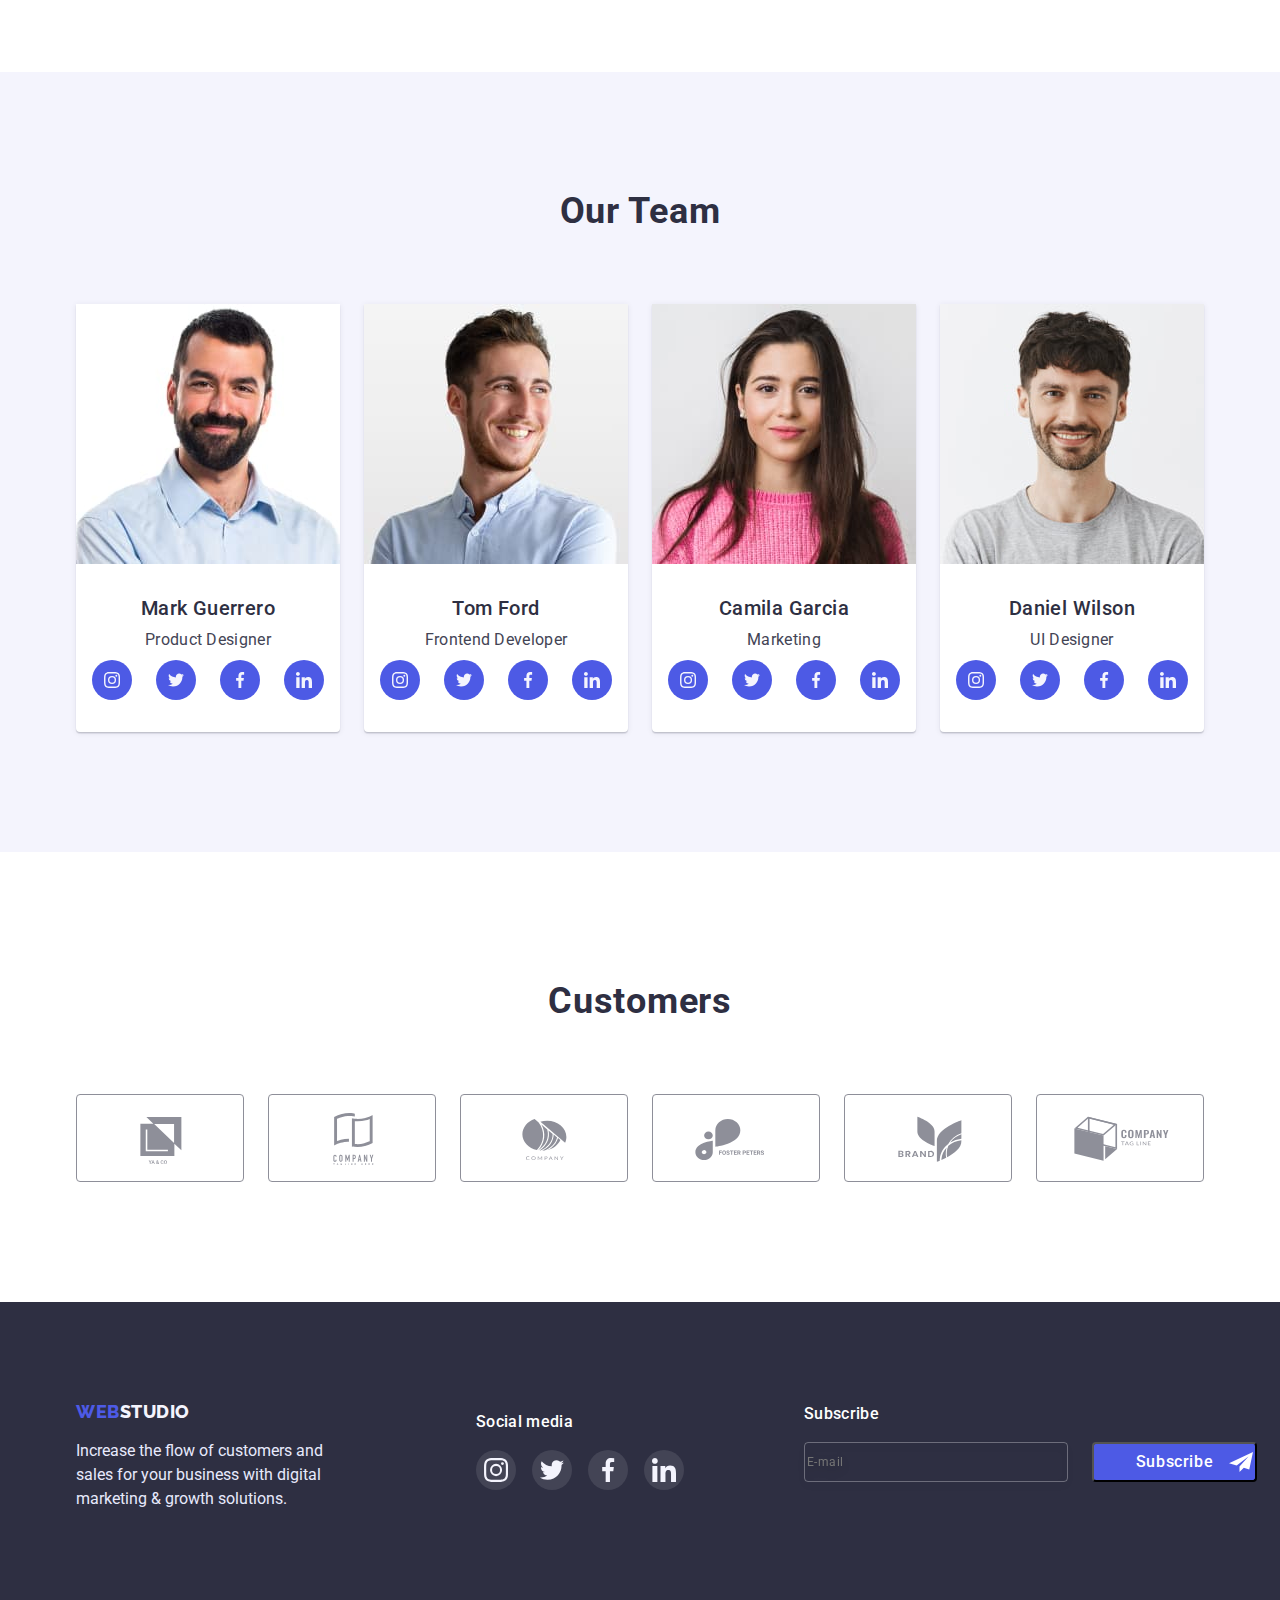
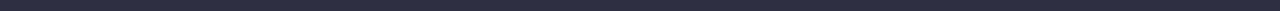
==== commit fc1db3b4: "add changes" ====
--- a/index.html
+++ b/index.html
@@ -44,27 +44,37 @@
                 <a class="close-link" href="#"><svg class="modal-close" width="8" height="8"><use href="./images/icon-close1.svg#icon-close-black-18dp1"></use></svg></a>
             </button>
             <div>
-                <p>Leave your contacts and we will call you back</p>
-                <label for="person">Name</label>
-                <input type="text" name="" id="person">
+                <p class="modal-text">Leave your contacts and we will call you back</p>
+                <form class="form">
+                    <div class="form-wrap">
+                <label for="person" class="form-label">Name</label>
+                <input type="text" class="form-input" name="name" id="person">
                 <a href="#" class=""><svg class="Subscribe-icon" width="12" height="12"><use href="./images/icons.svg#icon-person-black-18dp-1"></use></svg></a>
-                <label for="tel">Phone</label>
-                <input type="tel" name="" id="tel">
+                </div>
+                <div class="form-wrap">
+                <label for="tel" class="form-label">Phone</label>
+                <input type="tel" class="form-input" name="tel" id="tel">
                 <a href="#" class=""><svg class="Subscribe-icon" width="13" height="13"><use href="./images/icons.svg#icon-phone-black-18dp-1"></use></svg></a>
-                <label for="post">Email</label>
-                <input type="email" name="" id="post">
+                </div>
+                <div class="form-wrap">
+                    <label for="post" class="form-label">Email</label>
+                <input type="email" class="form-input" name="mail" id="post">
                 <a href="#" class=""><svg class="Subscribe-icon" width="15" height="12"><use href="./images/icons.svg#icon-email-black-18dp-1"></use></svg></a>
-                <label for="comment">Comment</label>
-                <input type="textarea" name="" id="comment" placeholder="Text input">
-<div>
-                <label for="check"></label>
+                </div>
+                <div class="form-wrap">
+                    <label for="comment" class="form-label">Comment</label>
+                <input type="textarea" class="form-input" name="comment" id="comment" placeholder="Text input" width="30" height="30">
+                </div>
+                <div class="form-wrap">
+                <label for="check" class=""></label>
                 <a href="#" class=""><svg class="Subscribe-icon" width="10" height="8"><use href="./images/icons.svg#icon-Vector"></use></svg></a>
-<input type="checkbox" name="" id="check">
-<p>I accept the terms and conditions of the Privacy Policy</p>
-</div>
-                <button type="submit">Send</button>
-
-            </div>
+                <input type="checkbox" class="check-input" name="check" id="check">
+                <p>I accept the terms and conditions of the Privacy Policy</p>
+                </div>
+                <button type="submit" class="modal-send">Send</button>
+
+            </form>
+        </div>
         </div>
     </div>
 </section>
@@ -244,11 +254,14 @@
 </div>
 <div class="subscribe">
 <p class="subscribe-text">Subscribe</p>
-<form class="footer-input">
-    <input type="email" placeholder="E-mail">
+<form class="footer-form">
+
+        <input type="email" class="footer-input" placeholder="E-mail">
+<div class="">
 <button type="submit" class="subscribe-button">Subscribe
-<a href="#" class=""><svg class="Subscribe-icon" width="24" height="20"><use href="./images/icons.svg#icon-Frame-3"></use></svg></a>
+<svg class="Subscribe-icon" width="24" height="20"><use href="./images/icons.svg#icon-Frame-3"></use></svg>
 </button>
+</div>
 </form>
 </div>
 </div>
--- a/css/styles.css
+++ b/css/styles.css
@@ -240,7 +240,23 @@
     .close-link:focus {
     fill: #FFFFFF;   
     background: var(--ocean-color);
-
+    }
+
+    .modal-text {
+    }
+    .form {
+    }
+    .form-wrap {
+    }
+    .form-label {
+    }
+    .form-input {
+    }
+    .Subscribe-icon {
+    }
+    .check-input {
+    }
+    .modal-send {
     }
        
 .hero-button {
@@ -604,30 +620,40 @@
 color: #FFFFFF;
 margin-bottom: 16px;
     }
+.footer-form {
+    display: flex;
+    flex-direction: row;
+    gap: 24px;
+    justify-content: center;
+        align-items: center;
+}
     .footer-input {
-        box-sizing: border-box;
-        
+             
         border: 1px solid rgba(255, 255, 255, 0.3);
 filter: drop-shadow(0px 4px 4px rgba(0, 0, 0, 0.15));
 border-radius: 4px;
 font-size: 12px;
 line-height: 2.0;
+Width: 264px;
+Height: 40px;
 
 display: flex;
 align-items: center;
 letter-spacing: 0.04em;
-gap: 24px;
-
+
+background-color: transparent;
 color: rgba(255, 255, 255, 0.6);
     }
     .subscribe-button {
-       display: flex;
-        flex-direction: row;
-        justify-content: center;
-        align-items: center;
-        padding: 8px 24px;
-        gap: 16px;
-        font-weight: 500;
+      position: relative;
+        width: 165px;
+        height: 40px;
+        /* padding-top: 24px;
+       padding-left: 8px;
+       padding-bottom: 24px;
+       padding-right: 8px; */
+        /* padding: 8px 24px; */
+
 font-size: 16px;
 line-height: 24px;
 font-weight: 500;
@@ -639,19 +665,21 @@
 border-radius: 4px;
     }
     .Subscribe-icon {
+        position: absolute;
 width: 24px;
 height: 24px;
-padding: ;
-    }
-
-
-
-
-
-
-
-
-
-
-
-
+margin-left: 16px;
+/* padding-right: 8px; */
+    }
+
+
+
+
+
+
+
+
+
+
+
+
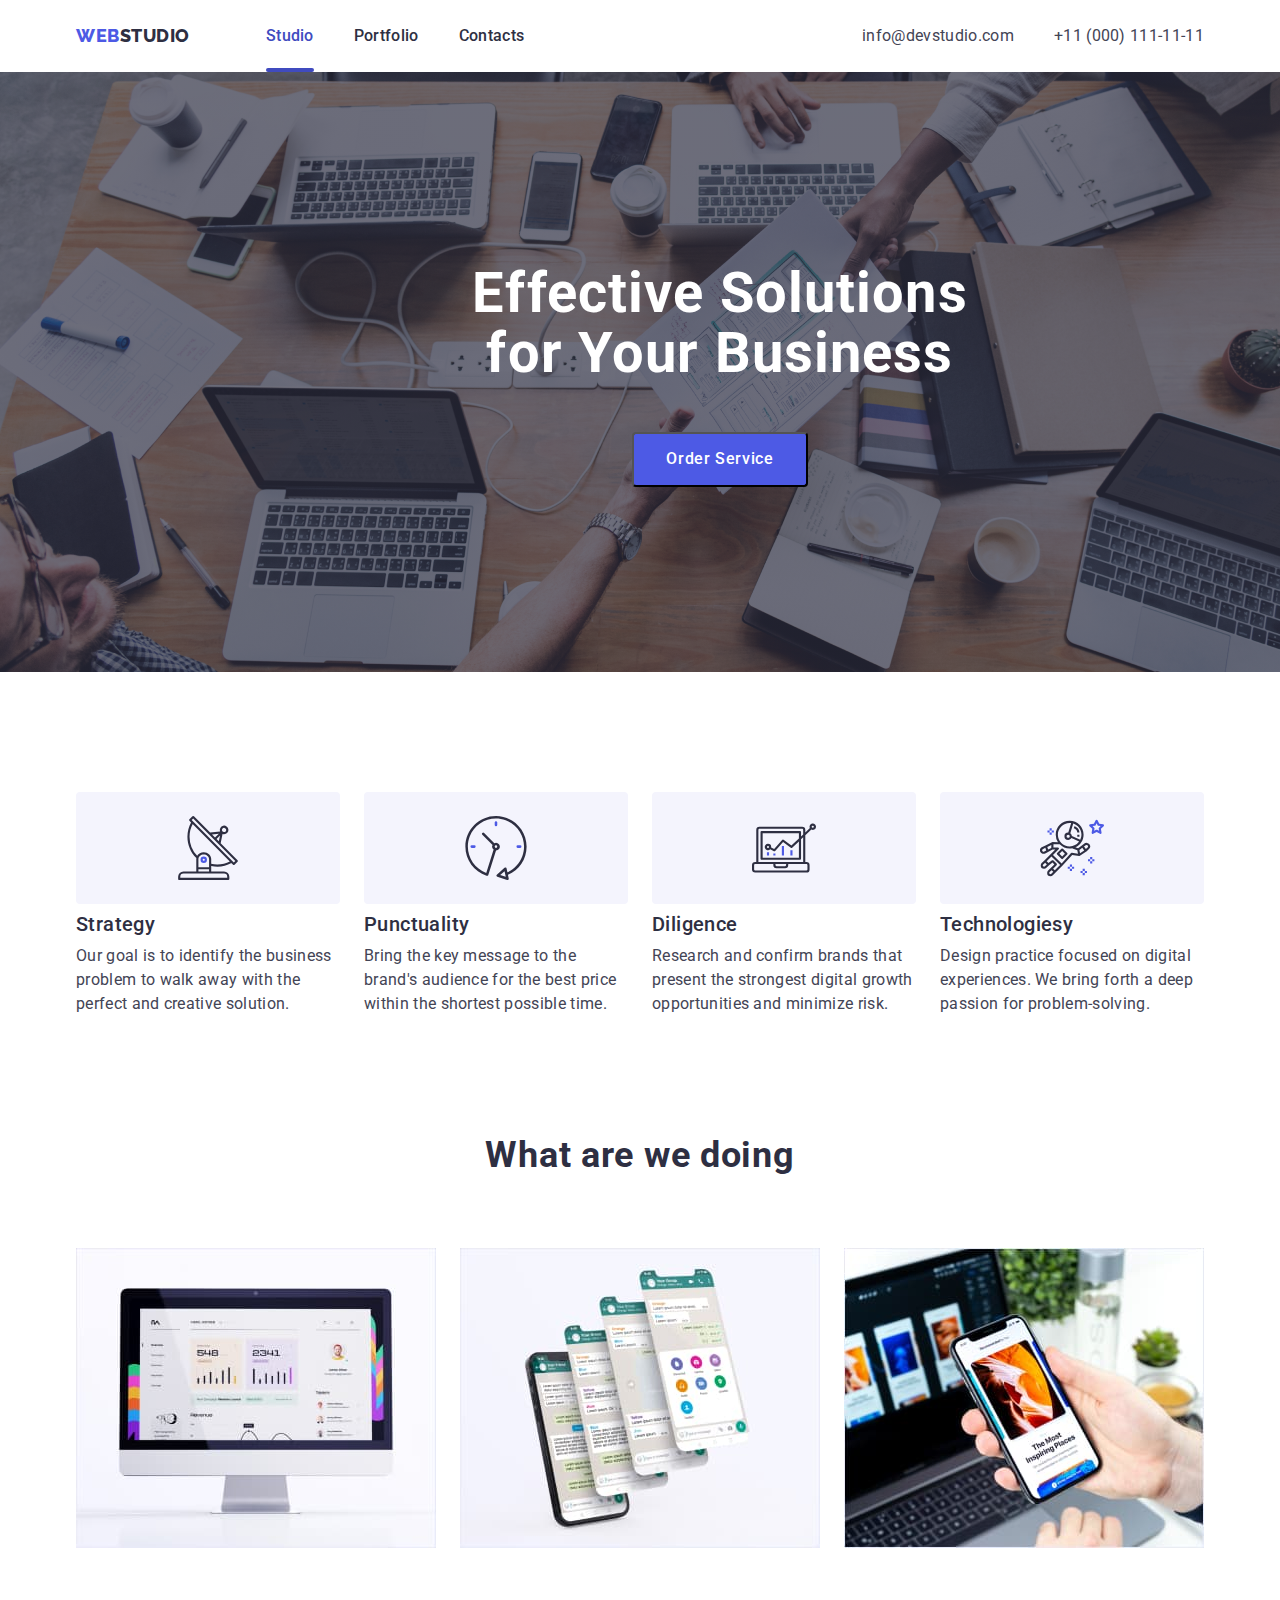
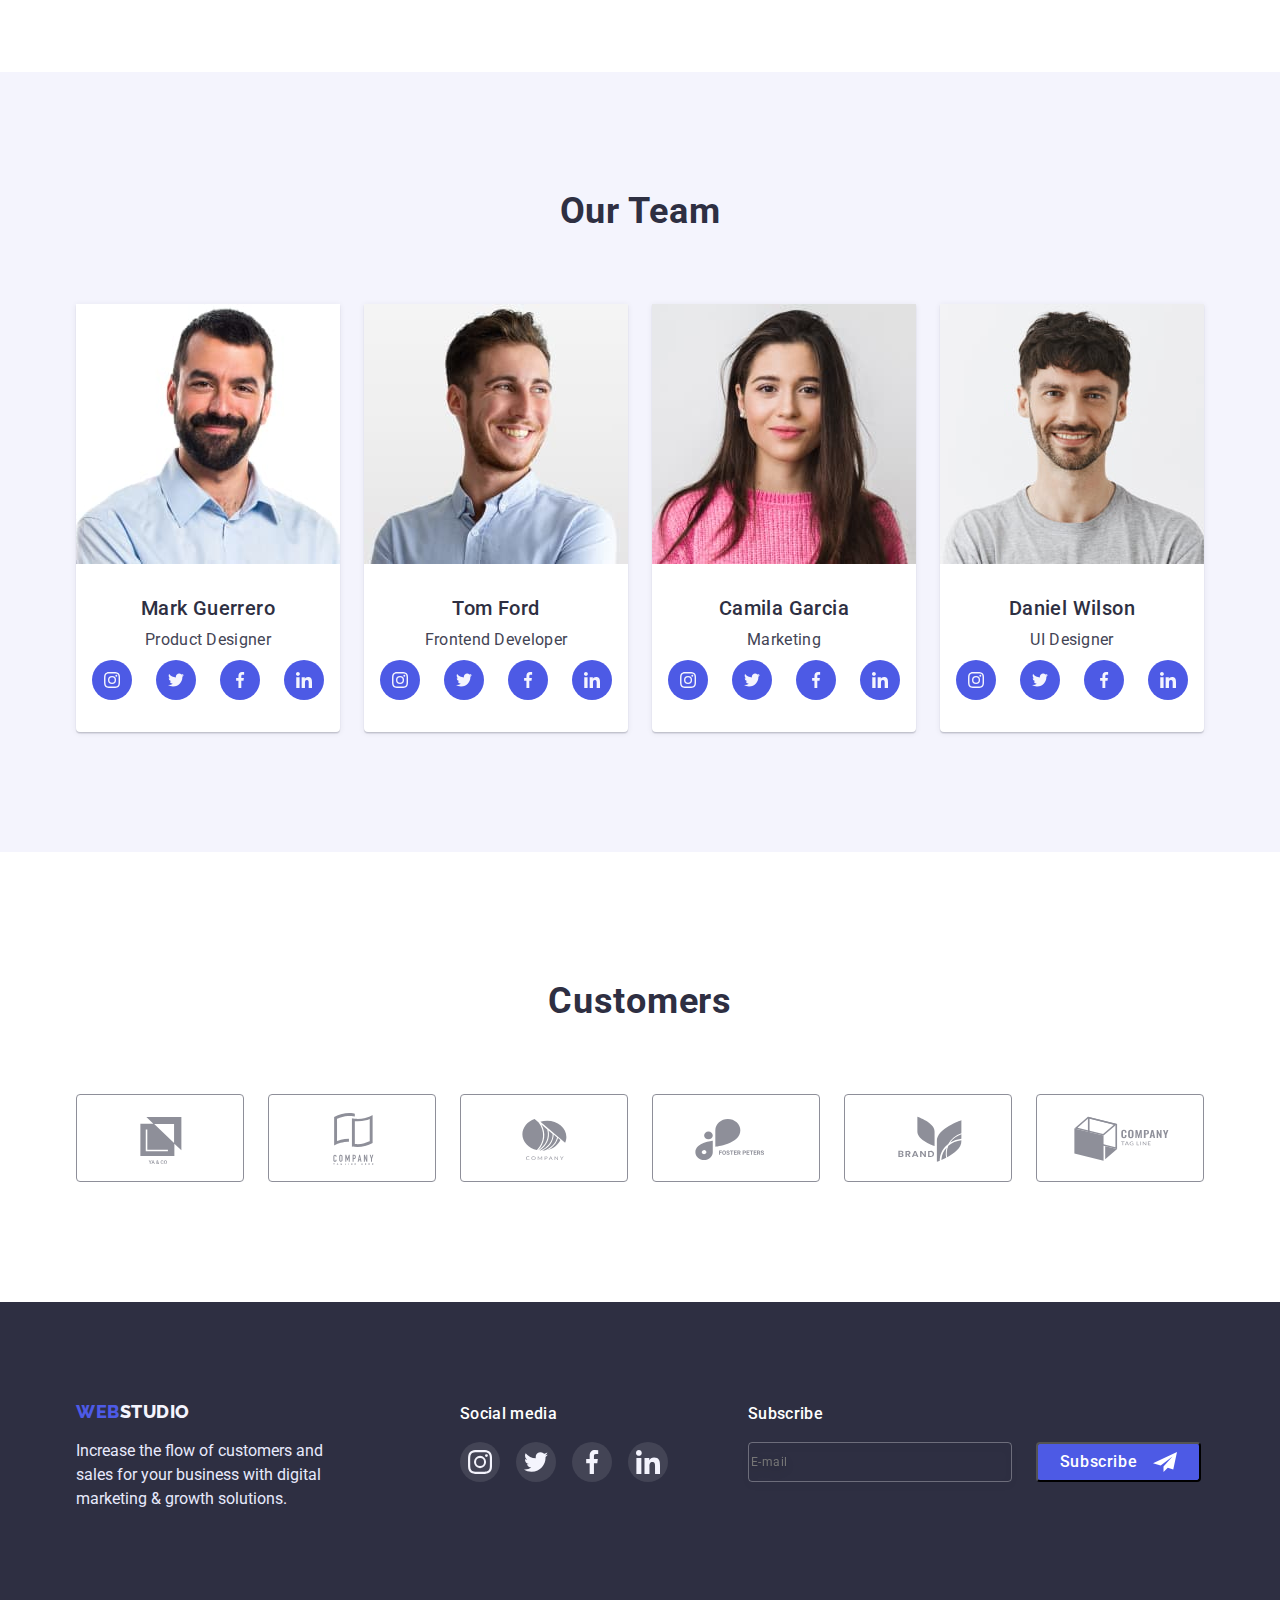
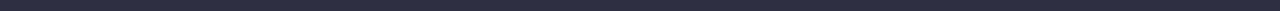
==== commit aca8c276: "hw-06" ====
--- a/index.html
+++ b/index.html
@@ -46,31 +46,37 @@
             <div>
                 <p class="modal-text">Leave your contacts and we will call you back</p>
                 <form class="form">
-                    <div class="form-wrap">
-                <label for="person" class="form-label">Name</label>
-                <input type="text" class="form-input" name="name" id="person">
-                <a href="#" class=""><svg class="Subscribe-icon" width="12" height="12"><use href="./images/icons.svg#icon-person-black-18dp-1"></use></svg></a>
-                </div>
-                <div class="form-wrap">
-                <label for="tel" class="form-label">Phone</label>
-                <input type="tel" class="form-input" name="tel" id="tel">
-                <a href="#" class=""><svg class="Subscribe-icon" width="13" height="13"><use href="./images/icons.svg#icon-phone-black-18dp-1"></use></svg></a>
-                </div>
-                <div class="form-wrap">
-                    <label for="post" class="form-label">Email</label>
-                <input type="email" class="form-input" name="mail" id="post">
-                <a href="#" class=""><svg class="Subscribe-icon" width="15" height="12"><use href="./images/icons.svg#icon-email-black-18dp-1"></use></svg></a>
-                </div>
-                <div class="form-wrap">
-                    <label for="comment" class="form-label">Comment</label>
-                <input type="textarea" class="form-input" name="comment" id="comment" placeholder="Text input" width="30" height="30">
-                </div>
-                <div class="form-wrap">
-                <label for="check" class=""></label>
-                <a href="#" class=""><svg class="Subscribe-icon" width="10" height="8"><use href="./images/icons.svg#icon-Vector"></use></svg></a>
+                
+                <label for="person" class="form-label"><span class="label-text">Name</span> 
+                <span class="modal-input-wrap">
+                <input type="text" class="form-input" name="name">
+                <svg class="subscribe-icon" width="18" height="18"><use href="./images/icons.svg#icon-person-black-18dp-1"></use></svg>
+                </span>
+            </label>
+
+                <label for="tel" class="form-label"><span class="label-text">Phone</span>
+                <span class="modal-input-wrap">
+                <input type="tel" name="tel" class="form-input">
+                <svg class="subscribe-icon" width="18" height="24"><use href="./images/icons.svg#icon-phone-black-18dp-1"></use></svg>
+                </span>
+            </label>
+                
+                <label for="post" class="form-label"><span class="label-text">Email</span>
+                <span class="modal-input-wrap">
+                <input type="email" class="form-input" name="mail">
+                <svg class="subscribe-icon" width="18" height="24"><use href="./images/icons.svg#icon-email-black-18dp-1"></use></svg>
+                </span>
+            </label>
+                
+                <label for="comment" class="form-label-textarea"><span class="label-text">Comment</span>
+                <textarea name="comment" class="form-textarea" placeholder="Text input"></textarea>
+                </label>
+                
+                
                 <input type="checkbox" class="check-input" name="check" id="check">
-                <p>I accept the terms and conditions of the Privacy Policy</p>
-                </div>
+                <label for="check" class="check-label">
+                <p class="accept">I accept the terms and conditions of the <a href="#" class="policy">Privacy Policy</a></p>
+                </label>
                 <button type="submit" class="modal-send">Send</button>
 
             </form>
@@ -130,7 +136,7 @@
             <p class="team-text text">Product Designer</p>
            
             <div class="social">
-                <ul class="social-list">
+        <ul class="social-list">
             <li class="social-item"><a href="#" class="social-link"><svg class="social-icon" width="16" height="16"><use href="./images/icons.svg#icon-instagram"></use></svg></a>
                 </li>   
             <li class="social-item"><a href="#" class="social-link"><svg class="social-icon" width="16" height="16"><use href="./images/icons.svg#icon-twitter"></use></svg></a>
@@ -139,7 +145,7 @@
                 </li> 
             <li class="social-item"><a href="#" class="social-link"><svg class="social-icon" width="16" height="16"><use href="./images/icons.svg#icon-linkedin"></use></svg></a>
                 </li> 
-            </ul>
+        </ul>
          </div>
         </div>    
               
@@ -234,12 +240,12 @@
     </main>
 
 <footer class="footer">
-        <div class="container footer-box">
-            <div class="logotype">
+<div class="container footer-box">
+    <div class="logotype">
         <a href="#" class="footer-logo logo link"><span class="footer-web">WEB</span>STUDIO</a>
         <p class="footer-text">Increase the flow of customers and sales for your business with digital marketing & growth solutions.</p>
     </div>
-    <div class="social">
+    <div class="social-footer">
         <h3 class="media">Social media</h3>
     <ul class="media-list">
         <li class="media-item"><a href="#" class="media-link"><svg class="footer-icon" width="24" height="24"><use href="./images/icons.svg#icon-instagram"></use></svg></a>
@@ -251,19 +257,16 @@
         <li class="media-item"><a href="#" class="media-link"><svg class="footer-icon" width="24" height="24"><use href="./images/icons.svg#icon-linkedin"></use></svg></a>
         </li> 
        </ul>
-</div>
-<div class="subscribe">
-<p class="subscribe-text">Subscribe</p>
-<form class="footer-form">
-
+    </div>
+    <div class="subscribe">
+        <p class="subscribe-text">Subscribe</p>
+    <form class="footer-form">
         <input type="email" class="footer-input" placeholder="E-mail">
-<div class="">
-<button type="submit" class="subscribe-button">Subscribe
-<svg class="Subscribe-icon" width="24" height="20"><use href="./images/icons.svg#icon-Frame-3"></use></svg>
-</button>
-</div>
-</form>
-</div>
+        <button type="submit" class="subscribe-button">Subscribe
+        <svg class="Subscribe-icon" width="24" height="20"><use href="./images/icons.svg#icon-Frame-3"></use></svg>
+        </button>
+    </form>
+    </div>
 </div>
     
 </footer>
--- a/css/styles.css
+++ b/css/styles.css
@@ -50,8 +50,7 @@
     padding-left: 15px;
     padding-right: 15px;
     margin: 0 auto;
-    /* outline: 1px solid tomato; */
-}
+ }
 
 /*--HEADER--*/
 .page-header {
@@ -100,12 +99,12 @@
 font-size: 16px;
 line-height: 1.5;
 letter-spacing: 0.02em;
+transition: 250ms cubic-bezier(0.4, 0, 0.2, 1);
 }
 
 .navigation-link:hover, .auth-contact:hover,
 .navigation-link:focus, .auth-contact:focus {
 color: var(--ocean-color);
-transition: 250ms cubic-bezier(0.4, 0, 0.2, 1);
 }
 .navigation-link.current {
 color: var(--ocean-color);
@@ -153,7 +152,6 @@
 padding-top: 192px;
 padding-bottom: 192px;
 text-align: center;
-
 
 background-image: linear-gradient(rgba(46, 47, 66, 0.7), rgba(46, 47, 66, 0.7)),
 url(../images/people-office.jpg);
@@ -201,11 +199,16 @@
 
 width: 408px;
 min-height: 576px;
+padding-top: 72px;
+padding-left: 24px;
+padding-bottom: 24px;
+padding-right: 24px;
 
 background: #FCFCFC;
 box-shadow: 0px 1px 1px rgba(0, 0, 0, 0.14), 0px 1px 3px rgba(0, 0, 0, 0.12), 0px 2px 1px rgba(0, 0, 0, 0.2);
 border-radius: 4px;
 }
+
 .backdrop.is-hidden .modal {
     transform: translate(-50%, -50%) scale(0) rotate(130deg);
    }
@@ -215,12 +218,12 @@
 top: 32px;
 right: 25px;
   
-  display: block;
-  width: 24px;
-  height: 24px;
-  padding: 0;
-  border: 0;
-  border-radius: 50%;
+display: block;
+width: 24px;
+height: 24px;
+padding: 0;
+border: 0;
+border-radius: 50%;
 }
 
 .close-link {
@@ -243,29 +246,159 @@
     }
 
     .modal-text {
+font-weight: 500;
+font-size: 16px;
+line-height: 1.5;
+text-align: center;
+letter-spacing: 0.02em;
+color: #2E2F42;
+margin-bottom: 14px;
     }
     .form {
-    }
-    .form-wrap {
+display: flex;
+flex-direction: column;
+text-align: start;
     }
     .form-label {
+margin-bottom: 8px;
+    }
+    
+    .label-text {
+display: block;
+font-size: 12px;
+line-height: 1.2;
+letter-spacing: 0.01em;
+margin-bottom: 4px;
+color: #8E8F99;
     }
     .form-input {
-    }
-    .Subscribe-icon {
-    }
+font-size: 12px;
+width: 100%; 
+height: 40px;
+padding-left: 38px;
+color: #434455;
+transition: 250ms cubic-bezier(0.4, 0, 0.2, 1);
+
+border: 1px solid rgba(33, 33, 33, 0.2);
+border-radius: 4px;
+    }
+    .modal-input-wrap {
+display: block;
+position: relative;
+    } 
+    .subscribe-icon {
+position: absolute;
+top: 50%;
+left: 19px;
+transform: translate(0,-50%);
+    }
+    .form-textarea {
+resize: none;
+width: 100%;
+height: 120px;
+padding-left: 16px;
+padding-right: 16px;
+ 
+font-size: 12px;
+line-height: 1.33;
+letter-spacing: 0.04em;
+border: 1px solid rgba(33, 33, 33, 0.2);
+border-radius: 4px;
+transition: 250ms cubic-bezier(0.4, 0, 0.2, 1);
+    }
+   
+    .form-input:focus {
+border: 1px solid #4D5AE5;
+border-radius: 4px;
+outline: transparent;
+    }
+    .form-textarea:focus {
+border: 1px solid #4D5AE5;
+border-radius: 4px;
+outline: transparent;
+    }
+    .form-input:focus + .subscribe-icon {
+fill: #4D5AE5;
+    }
+    .form-textarea::placeholder {
+       color: rgba(117, 117, 117, 0.5); 
+       font-size: 12px;
+    }
+   
     .check-input {
+        -moz-appearance: none;
+        -webkit-appearance: none;
+        appearance: none;
+    }
+    .check-label {
+        display: flex;
+        align-items: center;
+        gap: 8px;
+        margin-top: 16px;
+        margin-bottom: 24px;
+    }
+    .check-label::before {
+       content:'';
+       display: block;
+       width: 16px;
+       height: 16px;
+
+        border: 1.25px solid #2E2F42;
+        border-radius: 2px;
+        cursor: pointer;
+    }
+    .check-input:checked + .check-label::before {
+        background: #404BBF;
+        border: transparent;
+        background-image: url(../images/Vector.svg);
+        background-repeat: no-repeat;
+        background-position: 50% 50%;
+    }
+    .accept {
+        font-size: 12px;
+        line-height: 1.33;
+        letter-spacing: 0.04em;
+
+        color: #757575;
+    }
+    .policy {
+        color: #4D5AE5;
     }
     .modal-send {
-    }
-       
+        align-self: center;
+        padding: 16px 32px;
+        margin-bottom: 24px;
+        gap: 10px;
+        width: 169px;
+        height: 56px;
+        left: 635px;
+        top: 584px;
+        
+        background: var(--accent-color);
+        border-radius: 4px;
+        
+        font-weight: 500;
+        font-size: 16px;
+        line-height: 1.5;
+        letter-spacing: 0.04em;
+        color: #FFFFFF;
+        cursor: pointer;
+        transition: 250ms cubic-bezier(0.4, 0, 0.2, 1);
+    }
+    .modal-send:hover, 
+    .modal-send:focus {
+    background: var(--ocean-color);
+    box-shadow: 0px 4px 4px rgba(0, 0, 0, 0.15);
+    }
+
 .hero-button {
 font-family: inherit;
 font-weight: 500;
 font-size: 16px;
 line-height: 1.18;
 
-letter-spacing: 0.04em;color: #FFFFFF;
+letter-spacing: 0.04em;
+color: #FFFFFF;
 background: var(--accent-color);
 
 padding: 16px 32px;
@@ -276,7 +409,7 @@
 }
 
 .hero-button:hover, 
-.hero-button:focus {
+.hero-button.modal-send:focus {
 background: var(--ocean-color);
 box-shadow: 0px 4px 4px rgba(0, 0, 0, 0.15);
 }
@@ -349,65 +482,65 @@
 }
 
 .team {
-background-color: var(--primary-background-color);
-
-padding-top: 120px;
-padding-bottom: 120px;
-}
-
-.team-list {
-display: flex;
-column-gap : 24px;
-padding-top: 72px;
-}
-
-.team-item {
-background: #FFFFFF;
-box-shadow: 0px 1px 6px rgba(46, 47, 66, 0.08), 0px 1px 1px rgba(46, 47, 66, 0.16), 0px 2px 1px rgba(46, 47, 66, 0.08);
-border-radius: 0px 0px 4px 4px;
-width: calc((100% - 72px) / 4);
-}
-
-.social {
-display: flex;
-
-margin-top: 8px;
-padding-left: 16px;
-}
-.social-list {
-display: flex;
-gap: 24px;
-}
-
-.social-link {
-display: flex;
-justify-content: center;
-align-items: center;
-
-background-color: var(--accent-color); 
-
-width: 40px;
-height: 40px; 
-border-radius: 50%; 
-transition: 250ms cubic-bezier(0.4, 0, 0.2, 1);
-}
-
-.social-link:hover,
-.social-link:focus {
-    background: var(--ocean-color);
-   }
-.team-wrap {
-    padding: 32px 0px;
-    text-align: center;
-   }
-
-.team-photo {
-    display: block;
-}
-
-.team-text {
-margin-top: 8px; 
-}
+    background-color: var(--primary-background-color);
+    
+    padding-top: 120px;
+    padding-bottom: 120px;
+    }
+    
+    .team-list {
+    display: flex;
+    column-gap : 24px;
+    padding-top: 72px;
+    }
+    
+    .team-item {
+    background: #FFFFFF;
+    box-shadow: 0px 1px 6px rgba(46, 47, 66, 0.08), 0px 1px 1px rgba(46, 47, 66, 0.16), 0px 2px 1px rgba(46, 47, 66, 0.08);
+    border-radius: 0px 0px 4px 4px;
+    width: calc((100% - 72px) / 4);
+    }
+    
+    .social {
+    display: flex;
+    
+    margin-top: 8px;
+    padding-left: 16px;
+    }
+    .social-list {
+    display: flex;
+    gap: 24px;
+    }
+    
+    .social-link {
+    display: flex;
+    justify-content: center;
+    align-items: center;
+    
+    background-color: var(--accent-color); 
+    
+    width: 40px;
+    height: 40px; 
+    border-radius: 50%; 
+    transition: 250ms cubic-bezier(0.4, 0, 0.2, 1);
+    }
+    
+    .social-link:hover,
+    .social-link:focus {
+        background: var(--ocean-color);
+       }
+    .team-wrap {
+        padding: 32px 0px;
+        text-align: center;
+       }
+    
+    .team-photo {
+        display: block;
+    }
+    
+    .team-text {
+    margin-top: 8px; 
+    }
 
 .customers-wrap {
 display: block;
@@ -442,7 +575,6 @@
 .customers-link:focus {
 fill: var(--ocean-color);
 border-color: var(--ocean-color);
-
     }
 
 /* --PORTFOLIO BUTTONS-- */
@@ -463,8 +595,8 @@
 .buttons-filter:focus {
 background: var(--accent-color);
 color: #FFFFFF;
-box-shadow: 0px 3px 1px rgba(0, 0, 0, 0.1), 0px 2px 1px rgba(0, 0, 0, 0.08), 0px 2px 2px rgba(0, 0, 0, 0.12);
-
+box-shadow: 0px 3px 1px rgba(0, 0, 0, 0.1), 0px 2px 1px 
+rgba(0, 0, 0, 0.08), 0px 2px 2px rgba(0, 0, 0, 0.12);
 }
 
 .buttons-filter {
@@ -525,7 +657,8 @@
 
 .portfolio-item:hover,
 .portfolio-item:focus {
-box-shadow: 0px 1px 6px rgba(46, 47, 66, 0.08), 0px 1px 1px rgba(46, 47, 66, 0.16), 0px 2px 1px rgba(46, 47, 66, 0.08);
+box-shadow: 0px 1px 6px rgba(46, 47, 66, 0.08), 0px 1px 1px 
+rgba(46, 47, 66, 0.16), 0px 2px 1px rgba(46, 47, 66, 0.08);
 }
 
 .portfolio-wrap {
@@ -544,7 +677,6 @@
 .portfolio-action {
 margin-top: 8px;
 }
-
 
 
 /* --FOOTER-- */
@@ -570,12 +702,14 @@
 .footer-box {
     display: flex;
     justify-content: start;
-    gap: 120px;
-}
-    
-.social {
+}
+    
+.social-footer {
 display: flex;
 flex-direction: column;
+margin-top: 0;
+margin-left: 120px;
+margin-right: 80px;
 }
 
 .media {
@@ -608,8 +742,7 @@
         background: #31D0AA;
     }
 
-    .subscribe {
-    }
+    
     .subscribe-text {
 font-style: normal;
 font-weight: 500;
@@ -628,32 +761,30 @@
         align-items: center;
 }
     .footer-input {
-             
-        border: 1px solid rgba(255, 255, 255, 0.3);
-filter: drop-shadow(0px 4px 4px rgba(0, 0, 0, 0.15));
-border-radius: 4px;
+ display: flex;
+align-items: center;
+letter-spacing: 0.04em;            
+
 font-size: 12px;
 line-height: 2.0;
 Width: 264px;
 Height: 40px;
 
-display: flex;
-align-items: center;
-letter-spacing: 0.04em;
+border: 1px solid rgba(255, 255, 255, 0.3);
+filter: drop-shadow(0px 4px 4px rgba(0, 0, 0, 0.15));
+border-radius: 4px;
 
 background-color: transparent;
 color: rgba(255, 255, 255, 0.6);
     }
     .subscribe-button {
-      position: relative;
-        width: 165px;
-        height: 40px;
-        /* padding-top: 24px;
-       padding-left: 8px;
-       padding-bottom: 24px;
-       padding-right: 8px; */
-        /* padding: 8px 24px; */
-
+    display: flex;
+
+   justify-content: center;
+   align-items: center;
+   width: 165px;
+   height: 40px;
+       
 font-size: 16px;
 line-height: 24px;
 font-weight: 500;
@@ -663,23 +794,26 @@
 color: #FFFFFF;
         background: #4D5AE5;
 border-radius: 4px;
+transition: 250ms cubic-bezier(0.4, 0, 0.2, 1);
     }
     .Subscribe-icon {
-        position: absolute;
 width: 24px;
 height: 24px;
 margin-left: 16px;
-/* padding-right: 8px; */
-    }
-
-
-
-
-
-
-
-
-
-
-
-
+ }
+
+    .subscribe-button:hover, 
+    .subscribe-button:focus {
+    background: var(--ocean-color);
+    box-shadow: 0px 4px 4px rgba(0, 0, 0, 0.15);
+    }
+
+
+
+
+
+
+
+
+
+
